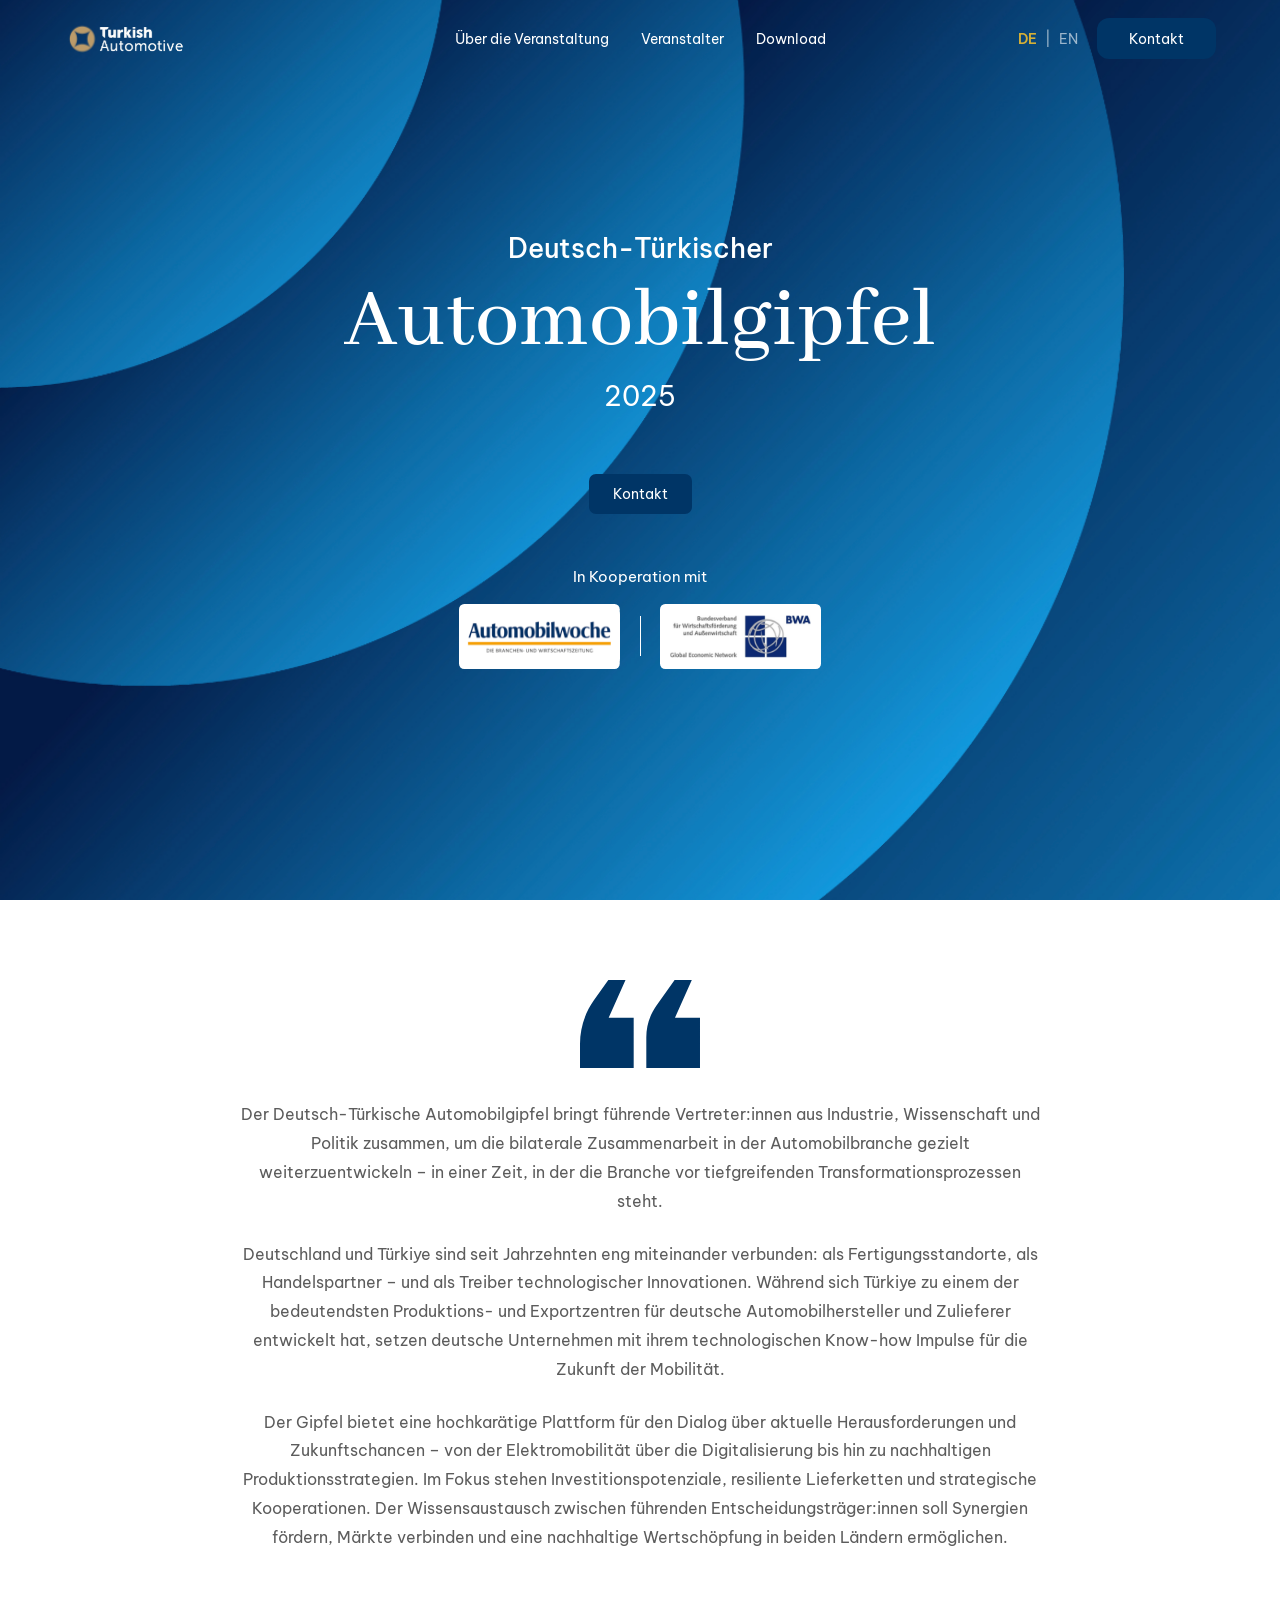
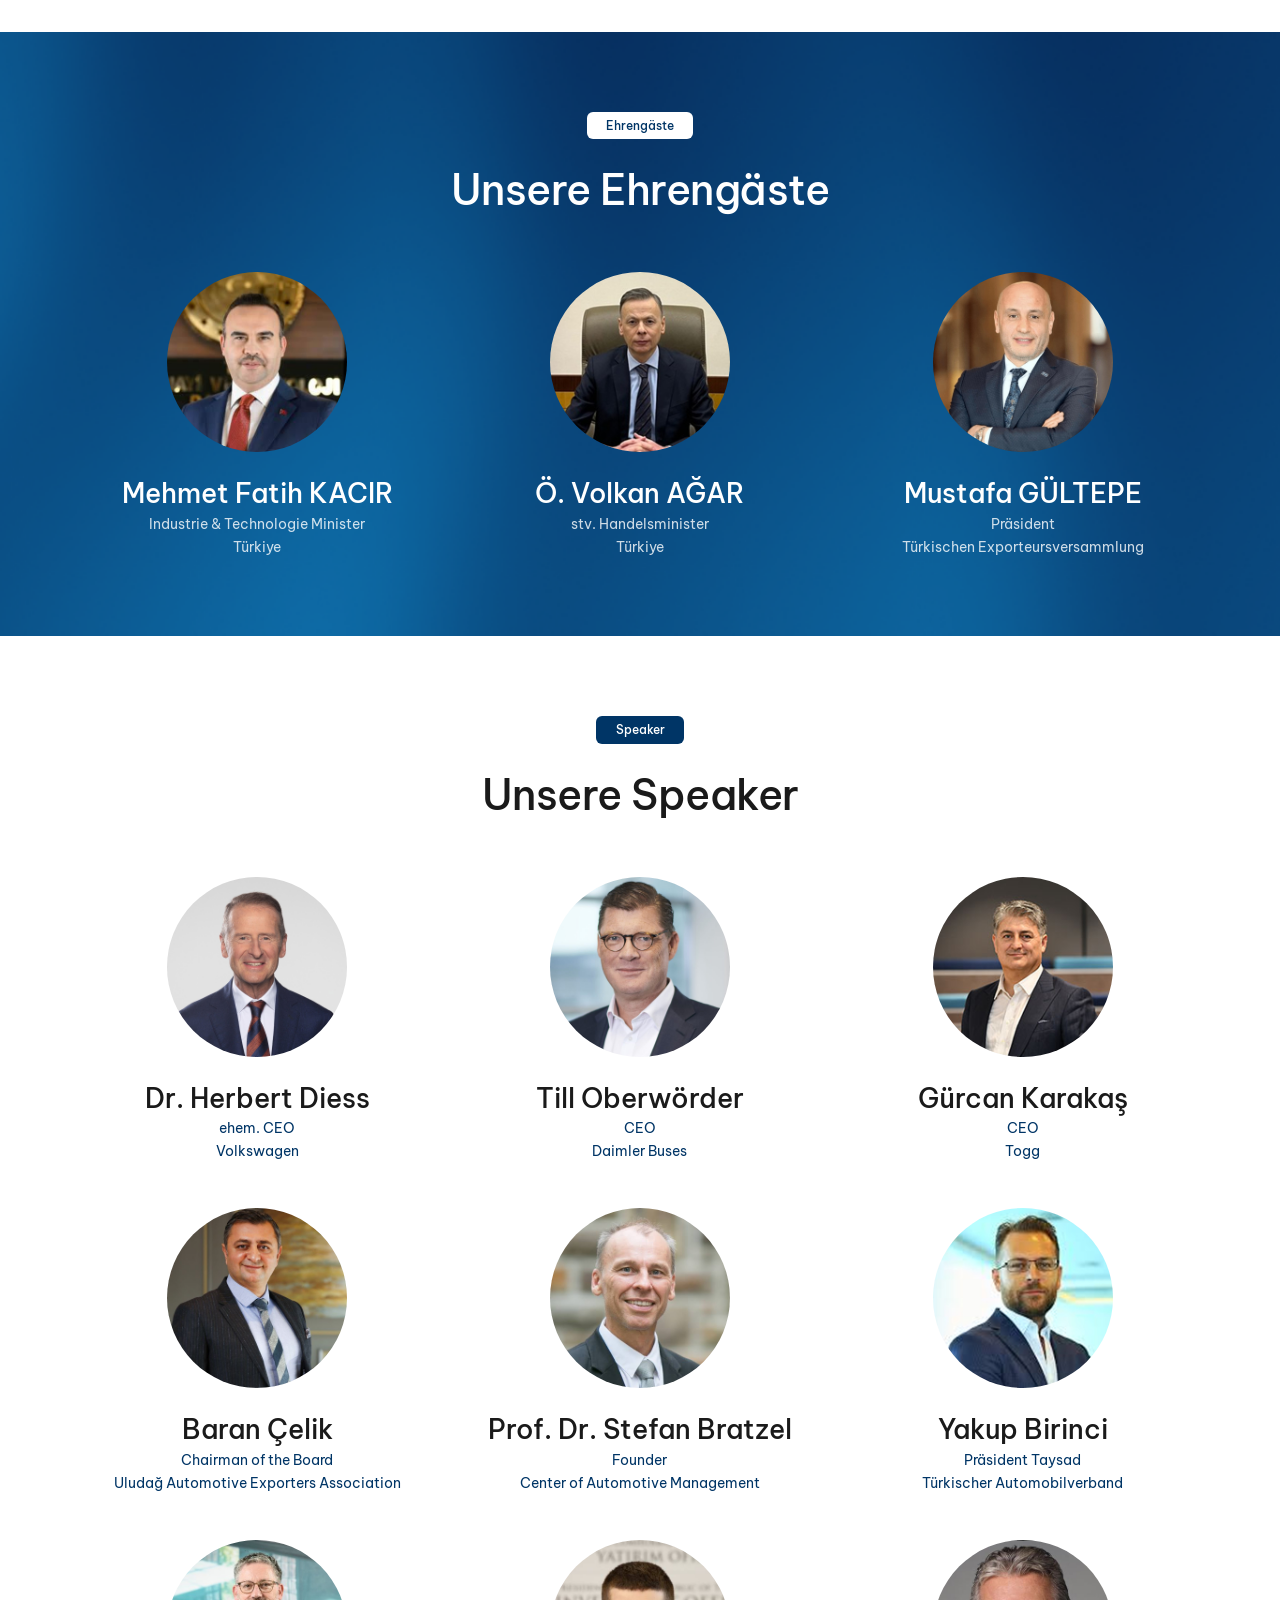
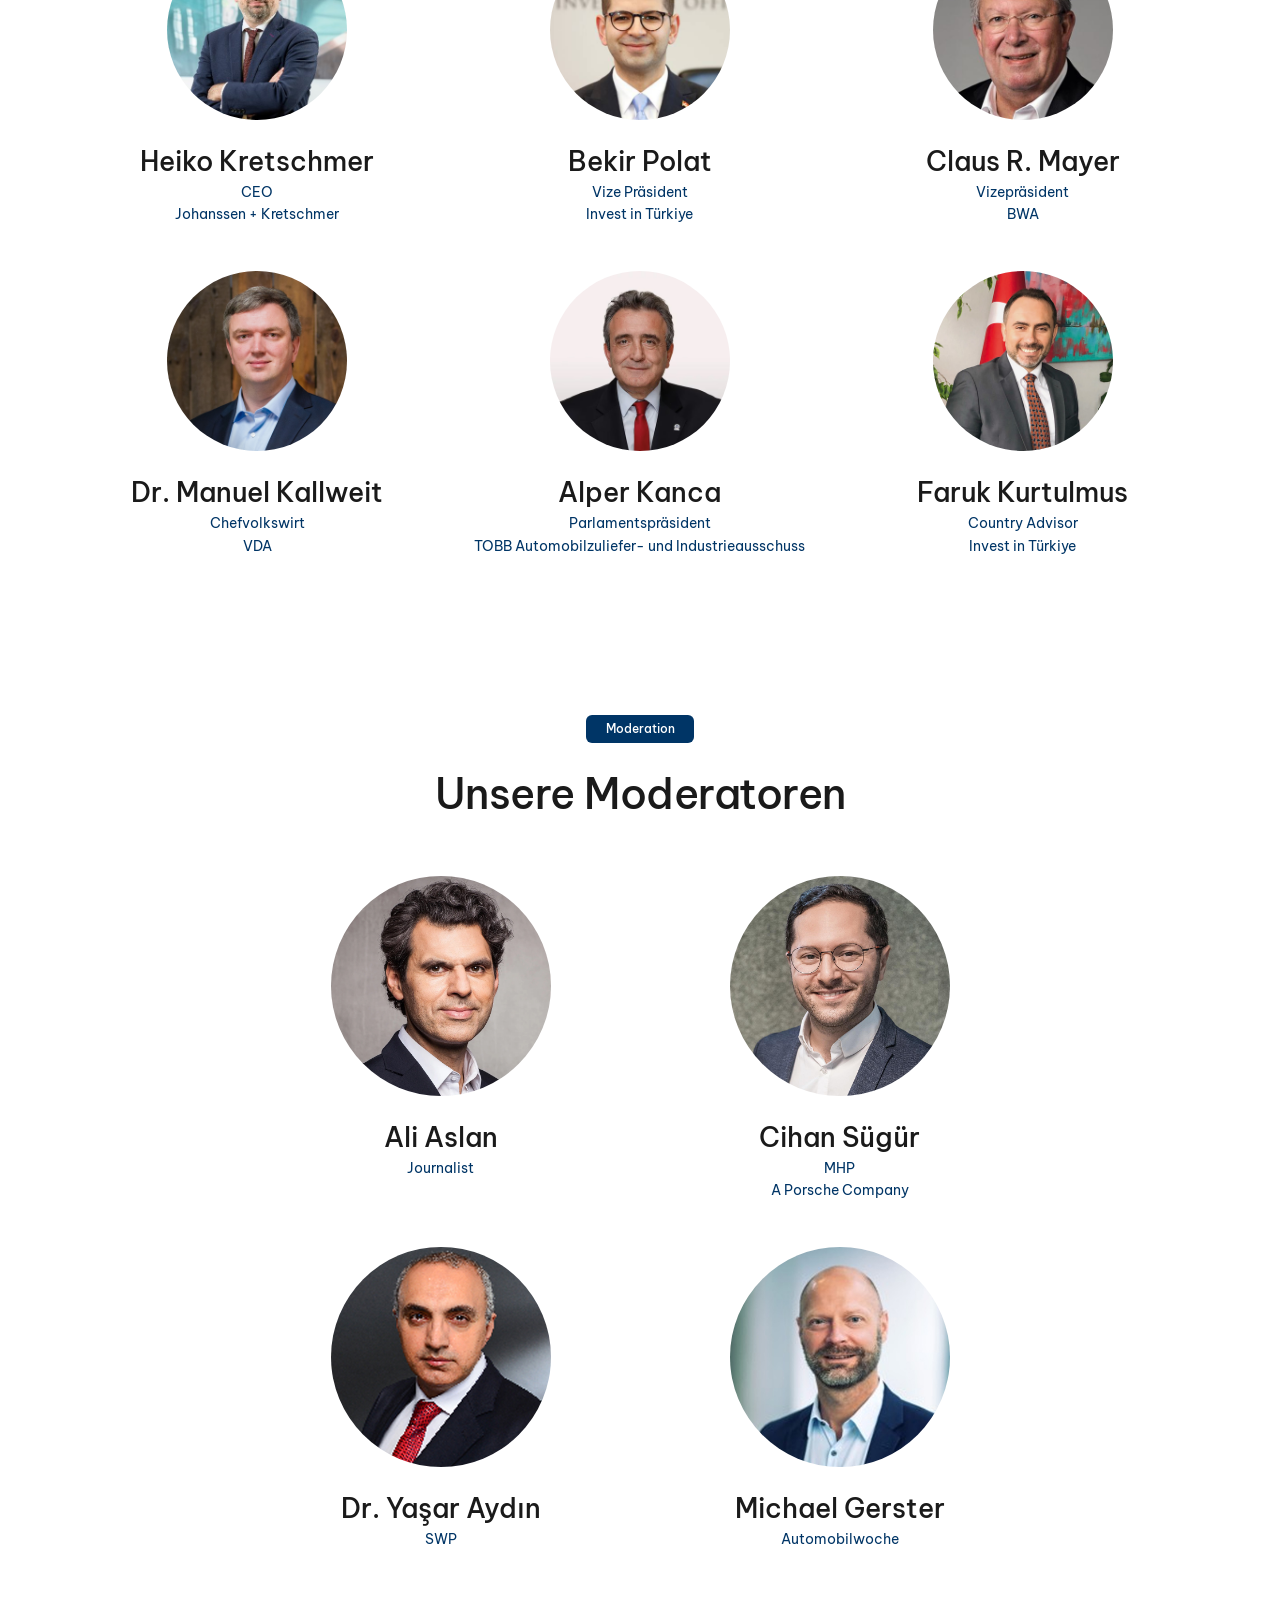
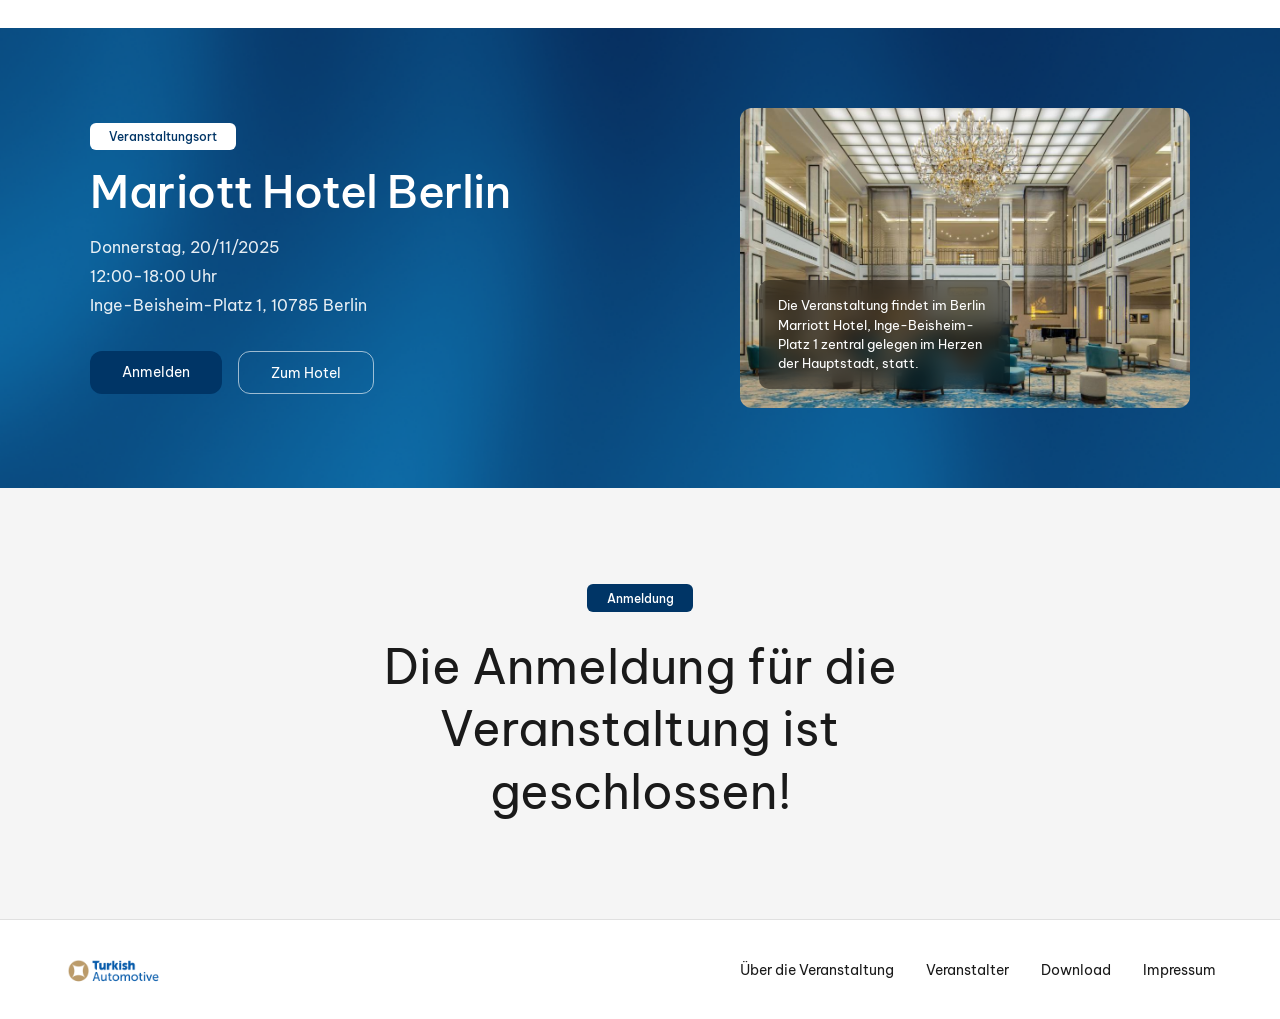
==== index.html @ 96e7094c "Initial commit: Automobilgipfel website" ====
<!DOCTYPE html>
<html lang="de">
<head>
    <meta charset="UTF-8">
    <meta name="viewport" content="width=device-width, initial-scale=1.0">
    <title>Deutsch-Türkischer Automobilgipfel 2025</title>
    <link rel="preconnect" href="https://fonts.googleapis.com">
    <link rel="preconnect" href="https://fonts.gstatic.com" crossorigin>
    <link href="https://fonts.googleapis.com/css2?family=Abhaya+Libre:wght@400;600;700;800&family=Be+Vietnam:wght@400;500;600;700&display=swap" rel="stylesheet">
    <link rel="stylesheet" href="style.css?v=23">
</head>
<body>
    <header class="header">
        <div class="header-logo">
            <img src="images/logos/Turkishautomotive logo weiss.svg" alt="Logo" class="logo-white">
            <img src="images/logos/Turkishautomotive logo blaue.svg" alt="Logo" class="logo-blue">
        </div>
        <nav class="header-nav">
            <a href="#about">Über die Veranstaltung</a>
            <a href="veranstalter.html">Veranstalter</a>
            <a href="download.html">Download</a>
        </nav>
        <div class="header-actions"><div class="lang-switch"><a href="#" class="active">DE</a><span class="lang-divider">|</span><a href="index_en.html">EN</a></div><a href="kontakt.html" class="header-btn">Kontakt</a></div>
        <button class="hamburger" onclick="document.querySelector('.header').classList.toggle('nav-open')">
            <span></span><span></span><span></span>
        </button>
    </header>

    <section class="hero">
        <div class="hero-content">
            <p class="hero-line">Deutsch-Türkischer</p>
            <h1 class="hero-title">Automobilgipfel</h1>
            <p class="hero-line2">2025</p>
            <a href="kontakt.html" class="cta-button">Kontakt</a>
            <p class="cooperation">In Kooperation mit</p>
            <div class="cooperation-logos">
                <img src="images/logos/Automobilgipfel.svg" alt="Automobilwoche" class="coop-logo">
                <span class="coop-divider"></span>
                <img src="images/logos/BWA.svg" alt="BWA" class="coop-logo">
            </div>
        </div>
    </section>

    <section class="about">
        <img src="images/icons/quote.svg" alt="Quote" class="quote-icon">
        <div class="about-text">
            <p>Der Deutsch-Türkische Automobilgipfel bringt führende Vertreter:innen aus Industrie, Wissenschaft und Politik zusammen, um die bilaterale Zusammenarbeit in der Automobilbranche gezielt weiterzuentwickeln – in einer Zeit, in der die Branche vor tiefgreifenden Transformationsprozessen steht.</p>
            <p>Deutschland und Türkiye sind seit Jahrzehnten eng miteinander verbunden: als Fertigungsstandorte, als Handelspartner – und als Treiber technologischer Innovationen. Während sich Türkiye zu einem der bedeutendsten Produktions- und Exportzentren für deutsche Automobilhersteller und Zulieferer entwickelt hat, setzen deutsche Unternehmen mit ihrem technologischen Know-how Impulse für die Zukunft der Mobilität.</p>
            <p>Der Gipfel bietet eine hochkarätige Plattform für den Dialog über aktuelle Herausforderungen und Zukunftschancen – von der Elektromobilität über die Digitalisierung bis hin zu nachhaltigen Produktionsstrategien. Im Fokus stehen Investitionspotenziale, resiliente Lieferketten und strategische Kooperationen. Der Wissensaustausch zwischen führenden Entscheidungsträger:innen soll Synergien fördern, Märkte verbinden und eine nachhaltige Wertschöpfung in beiden Ländern ermöglichen.</p>
        </div>
    </section>

    <section class="guests">
        <img src="images/backgrounds/blured_background.png" alt="" class="guests-bg">
        <span class="guests-badge">Ehrengäste</span>
        <h2 class="guests-title">Unsere Ehrengäste</h2>
        <div class="carousel-wrapper">
        <button class="carousel-btn carousel-prev" onclick="scrollCarousel(this, -1)">&lsaquo;</button>
        <div class="guests-grid">
            <div class="guest-card">
                <div class="guest-img-wrapper">
                    <img src="images/speakers/Fathi Kacir.jpg" alt="Mehmet Fatih KACIR">
                </div>
                <h3>Mehmet Fatih KACIR</h3>
                <p>Industrie & Technologie Minister</p>
                <p>Türkiye</p>
            </div>
            <div class="guest-card">
                <div class="guest-img-wrapper">
                    <img src="images/speakers/Ö. Volkan Agir.jpg" alt="Ö. Volkan AĞAR">
                </div>
                <h3>Ö. Volkan AĞAR</h3>
                <p>stv. Handelsminister</p>
                <p>Türkiye</p>
            </div>
            <div class="guest-card">
                <div class="guest-img-wrapper">
                    <img src="images/speakers/Mustafa Gültepe.jpg" alt="Mustafa GÜLTEPE">
                </div>
                <h3>Mustafa GÜLTEPE</h3>
                <p>Präsident</p>
                <p>Türkischen Exporteursversammlung</p>
            </div>
        </div>
        <button class="carousel-btn carousel-next" onclick="scrollCarousel(this, 1)">&rsaquo;</button>
        </div>
    </section>

    <section class="speakers">
        <span class="speakers-badge">Speaker</span>
        <h2 class="speakers-title">Unsere Speaker</h2>
        <div class="carousel-wrapper">
        <button class="carousel-btn carousel-prev" onclick="scrollCarousel(this, -1)">&lsaquo;</button>
        <div class="speakers-grid">
            <div class="speaker-card">
                <div class="speaker-img-wrapper">
                    <img src="images/speakers/Herbert Dies.jpg" alt="Dr. Herbert Diess">
                </div>
                <h3>Dr. Herbert Diess</h3>
                <p>ehem. CEO</p>
                <p>Volkswagen</p>
            </div>
            <div class="speaker-card">
                <div class="speaker-img-wrapper">
                    <img src="images/speakers/Till Oberwörder.jpg" alt="Till Oberwörder">
                </div>
                <h3>Till Oberwörder</h3>
                <p>CEO</p>
                <p>Daimler Buses</p>
            </div>
            <div class="speaker-card">
                <div class="speaker-img-wrapper">
                    <img src="images/speakers/gurcan-karakas.jpg" alt="Gürcan Karakaş">
                </div>
                <h3>Gürcan Karakaş</h3>
                <p>CEO</p>
                <p>Togg</p>
            </div>
            <div class="speaker-card">
                <div class="speaker-img-wrapper">
                    <img src="images/speakers/Baran Celik.jpg" alt="Baran Çelik">
                </div>
                <h3>Baran Çelik</h3>
                <p>Chairman of the Board</p>
                <p>Uludağ Automotive Exporters Association</p>
            </div>
            <div class="speaker-card">
                <div class="speaker-img-wrapper">
                    <img src="images/speakers/Stefan Bratzel.jpg" alt="Prof. Dr. Stefan Bratzel">
                </div>
                <h3>Prof. Dr. Stefan Bratzel</h3>
                <p>Founder</p>
                <p>Center of Automotive Management</p>
            </div>
            <div class="speaker-card">
                <div class="speaker-img-wrapper">
                    <img src="images/speakers/Yakup Birinci.jpg" alt="Yakup Birinci">
                </div>
                <h3>Yakup Birinci</h3>
                <p>Präsident Taysad</p>
                <p>Türkischer Automobilverband</p>
            </div>
            <div class="speaker-card">
                <div class="speaker-img-wrapper">
                    <img src="images/speakers/Heiko Kretschmer.jpg" alt="Heiko Kretschmer">
                </div>
                <h3>Heiko Kretschmer</h3>
                <p>CEO</p>
                <p>Johanssen + Kretschmer</p>
            </div>
            <div class="speaker-card">
                <div class="speaker-img-wrapper">
                    <img src="images/speakers/Burak Daglioglu.jpg" alt="Bekir Polat">
                </div>
                <h3>Bekir Polat</h3>
                <p>Vize Präsident</p>
                <p>Invest in Türkiye</p>
            </div>
            <div class="speaker-card">
                <div class="speaker-img-wrapper">
                    <img src="images/speakers/Claus R. Mayer.jpg" alt="Claus R. Mayer">
                </div>
                <h3>Claus R. Mayer</h3>
                <p>Vizepräsident</p>
                <p>BWA</p>
            </div>
            <div class="speaker-card">
                <div class="speaker-img-wrapper">
                    <img src="images/speakers/Manuel Kallweit.jpg" alt="Dr. Manuel Kallweit">
                </div>
                <h3>Dr. Manuel Kallweit</h3>
                <p>Chefvolkswirt</p>
                <p>VDA</p>
            </div>
            <div class="speaker-card">
                <div class="speaker-img-wrapper">
                    <img src="images/speakers/Alper Kanca.jpg" alt="Alper Kanca">
                </div>
                <h3>Alper Kanca</h3>
                <p>Parlamentspräsident</p>
                <p>TOBB Automobilzuliefer- und Industrieausschuss</p>
            </div>
            <div class="speaker-card">
                <div class="speaker-img-wrapper">
                    <img src="images/speakers/Faruk Kurtulmus.jpg" alt="Faruk Kurtulmus">
                </div>
                <h3>Faruk Kurtulmus</h3>
                <p>Country Advisor</p>
                <p>Invest in Türkiye</p>
            </div>
        </div>
        <button class="carousel-btn carousel-next" onclick="scrollCarousel(this, 1)">&rsaquo;</button>
        </div>
    </section>

    <section class="moderators">
        <span class="moderators-badge">Moderation</span>
        <h2 class="moderators-title">Unsere Moderatoren</h2>
        <div class="carousel-wrapper">
        <button class="carousel-btn carousel-prev" onclick="scrollCarousel(this, -1)">&lsaquo;</button>
        <div class="moderators-grid">
            <div class="moderator-card">
                <div class="moderator-img-wrapper">
                    <img src="images/speakers/Ali Aslan.jpg" alt="Ali Aslan">
                </div>
                <h3>Ali Aslan</h3>
                <p>Journalist</p>
            </div>
            <div class="moderator-card">
                <div class="moderator-img-wrapper">
                    <img src="images/speakers/Cihan Sügür.jpg" alt="Cihan Sügür">
                </div>
                <h3>Cihan Sügür</h3>
                <p>MHP</p>
                <p class="highlight">A Porsche Company</p>
            </div>
            <div class="moderator-card">
                <div class="moderator-img-wrapper">
                    <img src="images/speakers/Yasar Aydin.jpg" alt="Dr. Yaşar Aydın">
                </div>
                <h3>Dr. Yaşar Aydın</h3>
                <p>SWP</p>
            </div>
            <div class="moderator-card">
                <div class="moderator-img-wrapper">
                    <img src="images/speakers/Michael Gerster.jpg" alt="Michael Gerster">
                </div>
                <h3>Michael Gerster</h3>
                <p>Automobilwoche</p>
            </div>
        </div>
        <button class="carousel-btn carousel-next" onclick="scrollCarousel(this, 1)">&rsaquo;</button>
        </div>
    </section>

    <section class="location">
        <img src="images/backgrounds/blured_background.png" alt="" class="location-bg">
        <div class="location-content">
            <div class="location-info">
                <span class="location-badge">Veranstaltungsort</span>
                <h2 class="location-title">Mariott Hotel Berlin</h2>
                <p class="location-detail">Donnerstag, 20/11/2025</p>
                <p class="location-detail">12:00-18:00 Uhr</p>
                <p class="location-detail">Inge-Beisheim-Platz 1, 10785 Berlin</p>
                <div class="location-buttons">
                    <a href="#anmeldung" class="btn-primary">Anmelden</a>
                    <a href="https://www.google.com/maps/dir/?api=1&destination=Berlin+Marriott+Hotel%2C+Inge-Beisheim-Platz+1%2C+10785+Berlin" target="_blank" rel="noopener" class="btn-outline">Zum Hotel</a>
                </div>
            </div>
            <div class="location-image">
                <img src="images/backgrounds/Berlin Mariott Hotel.jpg" alt="Berlin Marriott Hotel">
                <div class="location-caption">Die Veranstaltung findet im Berlin Marriott Hotel, Inge-Beisheim-Platz 1 zentral gelegen im Herzen der Hauptstadt, statt.</div>
            </div>
        </div>
    </section>

    <section class="registration" id="anmeldung">
        <span class="registration-badge">Anmeldung</span>
        <h2 class="registration-title">Die Anmeldung für die Veranstaltung ist geschlossen!</h2>
    </section>

    <footer class="footer">
        <div class="footer-logo">
            <img src="images/logos/Turkishautomotive logo blaue.svg" alt="Logo">
        </div>
        <nav class="footer-nav">
            <a href="#about">Über die Veranstaltung</a>
            <a href="veranstalter.html">Veranstalter</a>
            <a href="download.html">Download</a>
            <a href="impressum.html">Impressum</a>
        </nav>
    </footer>

    <script>

        if (location.hash) {
            history.replaceState(null, '', location.pathname + location.search);
            window.scrollTo(0, 0);
        }
        document.querySelectorAll('a[href^="#"]').forEach(a => {
            const href = a.getAttribute('href');
            if (href.length < 2) return;
            a.addEventListener('click', (e) => {
                const target = document.getElementById(href.slice(1));
                if (!target) return;
                e.preventDefault();
                target.scrollIntoView({behavior:'smooth'});
            });
        });
        const header = document.querySelector('.header');
        window.addEventListener('scroll', () => {
            if (window.scrollY > 50) {
                header.classList.add('scrolled');
            } else {
                header.classList.remove('scrolled');
            }
        });

        function scrollCarousel(btn, direction) {
            const wrapper = btn.closest('.carousel-wrapper');
            const grid = wrapper.querySelector('.guests-grid, .speakers-grid, .moderators-grid');
            const card = grid.querySelector('.guest-card, .speaker-card, .moderator-card');
            const scrollAmount = card.offsetWidth + 32;
            grid.scrollBy({ left: direction * scrollAmount, behavior: 'smooth' });
        }

        document.querySelectorAll('.hero, .page-hero').forEach(hero => {
            const isHero = hero.classList.contains('hero');
            const content = isHero ? hero.querySelector('.hero-content') : hero;
            const targets = Array.from(content ? content.children : [])
                .filter(el => !el.classList.contains('page-hero-bg'));
            targets.forEach((el, i) => {
                el.classList.add('reveal');
                el.style.transitionDelay = (i * 120) + 'ms';
            });
            requestAnimationFrame(() => requestAnimationFrame(() => {
                targets.forEach(el => el.classList.add('visible'));
            }));
        });
        document.querySelectorAll('section').forEach(section => {
            if (section.classList.contains('hero') || section.classList.contains('page-hero')) return;
            Array.from(section.children).forEach((el, i) => {
                if (el.classList.contains('guests-bg') ||
                    el.classList.contains('location-bg') ||
                    el.classList.contains('page-hero-bg')) return;
                el.classList.add('reveal');
                el.style.transitionDelay = (i * 100) + 'ms';
            });
        });
        document.querySelectorAll('.guests-grid, .speakers-grid, .moderators-grid, .downloads-grid').forEach(grid => {
            Array.from(grid.children).forEach((card, i) => {
                card.classList.add('reveal');
                card.style.transitionDelay = (i * 90) + 'ms';
            });
        });
        document.querySelectorAll('.veranstalter-text > p, .impressum-block, .about-text > p').forEach((el, i) => {
            el.classList.add('reveal');
            el.style.transitionDelay = ((i % 8) * 80) + 'ms';
        });
        const revealObs = new IntersectionObserver((entries) => {
            entries.forEach(e => {
                if (e.isIntersecting) {
                    e.target.classList.add('visible');
                    revealObs.unobserve(e.target);
                }
            });
        }, { threshold: 0.1, rootMargin: '0px 0px -40px 0px' });
        document.querySelectorAll('.reveal').forEach(el => revealObs.observe(el));
    </script>
</body>
</html>
---- style.css ----
* {
    margin: 0;
    padding: 0;
    box-sizing: border-box;
}

html {
    scroll-behavior: smooth;
}

.reveal {
    opacity: 0;
    transform: translateY(24px);
    transition: opacity 0.7s ease, transform 0.7s ease;
}

.reveal.visible {
    opacity: 1;
    transform: translateY(0);
}

@media (prefers-reduced-motion: reduce) {
    .reveal {
        opacity: 1;
        transform: none;
        transition: none;
    }
    html {
        scroll-behavior: auto;
    }
}

body {
    font-family: "Be Vietnam", sans-serif;
    color: #fff;
}

/* Header */
.header {
    position: fixed;
    top: 0;
    left: 0;
    width: 100%;
    z-index: 100;
    display: flex;
    align-items: center;
    justify-content: space-between;
    padding: 1rem 5%;
    background: transparent;
    backdrop-filter: none;
    -webkit-backdrop-filter: none;
    transition: background 0.3s, box-shadow 0.3s;
}

.header.scrolled {
    background: #fff;
    box-shadow: 0 2px 10px rgba(0, 0, 0, 0.08);
}

.header-logo {
    height: 45px;
}

.header-logo img {
    height: 100%;
    width: auto;
}

.logo-blue {
    display: none;
}

.header.scrolled .logo-white {
    display: none;
}

.header.scrolled .logo-blue {
    display: block;
}

.header-nav {
    display: flex;
    gap: 2rem;
    position: absolute;
    left: 50%;
    top: 50%;
    transform: translate(-50%, -50%);
}

.header-actions {
    display: flex;
    align-items: center;
    gap: 0;
    margin-left: auto;
}

.header-nav a {
    text-decoration: none;
    font-family: "Be Vietnam", sans-serif;
    font-size: 0.85rem;
    font-weight: 400;
    color: #fff;
    transition: opacity 0.3s;
}

.header-nav a:hover {
    opacity: 0.7;
}

.header.scrolled .header-nav a {
    color: #1a1a1a;
}

.header-btn {
    display: inline-block;
    padding: 0.7rem 2rem;
    background: #003566;
    color: #fff;
    text-decoration: none;
    border-radius: 12px;
    font-family: "Be Vietnam", sans-serif;
    font-size: 0.85rem;
    font-weight: 400;
    transition: opacity 0.3s;
}

.header-btn:hover {
    opacity: 0.85;
}

/* Hamburger */
.hamburger {
    display: none;
    background: none;
    border: none;
    cursor: pointer;
    flex-direction: column;
    gap: 5px;
    padding: 5px;
    z-index: 101;
}

.hamburger span {
    display: block;
    width: 24px;
    height: 2px;
    background: #fff;
    transition: transform 0.3s, opacity 0.3s;
}

.header.scrolled .hamburger span {
    background: #1a1a1a;
}

/* Carousel */
.carousel-wrapper {
    position: relative;
}

.carousel-btn {
    display: none;
}

.hero {
    height: 100vh;
    display: flex;
    align-items: center;
    justify-content: center;
    text-align: center;
    background: url("images/backgrounds/hero_section.jpg") center/cover no-repeat;
    position: relative;
}

.hero-content {
    display: flex;
    flex-direction: column;
    align-items: center;
    gap: 0.3rem;
}

.hero-line {
    font-family: "Be Vietnam", sans-serif;
    font-size: 1.7rem;
    font-weight: 450;
    color: #fff;
}
.hero-line2 {
    font-family: "Be Vietnam", sans-serif;
    font-size: 1.7rem;
    font-weight: 400;
    color: #fff;
}
.hero-title {
    font-family: "Abhaya Libre", serif;
    font-size: 5.5rem;
    font-weight: 500;
    color: #fff;
}

.cta-button {
    display: inline-block;
    margin-top: 3.5rem;
    padding: 0.7rem 1.5rem;
    background: #003566;
    color: #fff;
    text-decoration: none;
    border-radius: 7px;
    font-family: "Be Vietnam", sans-serif;
    font-size: 0.85rem;
    font-weight: 400;
    transition: opacity 0.3s;
}

.cta-button:hover {
    opacity: 0.85;
}

.cooperation {
    margin-top: 3rem;
    font-family: "Be Vietnam", sans-serif;
    font-size: 0.95rem;
    color: #fff;
    opacity: 0.6;
}

.cooperation-logos {
    display: flex;
    align-items: center;
    gap: 1.2rem;
    margin-top: 0.8rem;
}

.coop-logo {
    height: 65px;
    width: auto;
    opacity: 1;
}

.coop-divider {
    width: 1px;
    height: 40px;
    background: #fff;
    opacity: 1;
}

/* About Section */
.about {
    background: #fff;
    padding: 5rem 5%;
    display: flex;
    flex-direction: column;
    align-items: center;
}

.quote-icon {
    width: 120px;
    margin-bottom: 2rem;
}

.about-text {
    max-width: 800px;
    text-align: center;
    display: flex;
    flex-direction: column;
    gap: 1.5rem;
}

.about-text p {
    font-family: "Be Vietnam", sans-serif;
    font-size: 1rem;
    line-height: 1.8;
    color: #5C5C5C;
    font-weight: 400;
}

/* Guests Section */
.guests {
    position: relative;
    padding: 5rem 5%;
    text-align: center;
    color: #fff;
    overflow: hidden;
    background: #0a3a6b;
}

.guests-bg,
.location-bg {
    position: absolute;
    top: 0;
    left: 0;
    width: 100%;
    height: 100%;
    object-fit: cover;
    z-index: 0;
}

.guests > *:not(.guests-bg),
.location > *:not(.location-bg) {
    position: relative;
    z-index: 1;
}

.guests-badge {
    display: inline-block;
    padding: 0.4rem 1.2rem;
    background: #fff;
    border: none;
    border-radius: 6px;
    font-family: "Be Vietnam", sans-serif;
    font-size: 0.75rem;
    font-weight: 500;
    color: #003566;
    margin-bottom: 1.5rem;
}

.guests-title {
    font-family: "Be Vietnam", sans-serif;
    font-size: 2.6rem;
    font-weight: 500;
    letter-spacing: -0.5px;
    color: #fff;
    margin-bottom: 3.5rem;
}

.guests-grid {
    display: grid;
    grid-template-columns: repeat(3, 1fr);
    gap: 3rem;
    max-width: 1100px;
    margin: 0 auto;
}

.guest-card {
    display: flex;
    flex-direction: column;
    align-items: center;
    gap: 0.3rem;
}

.guest-img-wrapper {
    width: 180px;
    height: 180px;
    border-radius: 50%;
    overflow: hidden;
    margin-bottom: 1.2rem;
}

.guest-img-wrapper img {
    width: 100%;
    height: 100%;
    object-fit: cover;
}

.guest-card h3 {
    font-family: "Be Vietnam", sans-serif;
    font-size: 1.7rem;
    font-weight: 500;
    color: #fff;
}

.guest-card p {
    font-family: "Be Vietnam", sans-serif;
    font-size: 0.9rem;
    font-weight: 400;
    color: rgba(255, 255, 255, 0.8);
}

/* Speakers Section */
.speakers {
    background: #fff;
    padding: 5rem 5%;
    text-align: center;
}

.speakers-badge {
    display: inline-block;
    padding: 0.4rem 1.2rem;
    background: #003566;
    border: none;
    border-radius: 6px;
    font-family: "Be Vietnam", sans-serif;
    font-size: 0.75rem;
    font-weight: 500;
    color: #fff;
    margin-bottom: 1.5rem;
}

.speakers-title {
    font-family: "Be Vietnam", sans-serif;
    font-size: 2.6rem;
    font-weight: 500;
    letter-spacing: -0.5px;
    color: #1a1a1a;
    margin-bottom: 3.5rem;
}

.speakers-grid {
    display: grid;
    grid-template-columns: repeat(3, 1fr);
    gap: 3rem;
    max-width: 1100px;
    margin: 0 auto;
}

.speaker-card {
    display: flex;
    flex-direction: column;
    align-items: center;
    gap: 0.3rem;
}

.speaker-img-wrapper {
    width: 180px;
    height: 180px;
    border-radius: 50%;
    overflow: hidden;
    margin-bottom: 1.2rem;
}

.speaker-img-wrapper img {
    width: 100%;
    height: 100%;
    object-fit: cover;
}

.speaker-card:first-child .speaker-img-wrapper img {
    object-position: center 80%;
}

.speaker-card h3 {
    font-family: "Be Vietnam", sans-serif;
    font-size: 1.7rem;
    font-weight: 500;
    color: #1a1a1a;
}

.speaker-card p {
    font-family: "Be Vietnam", sans-serif;
    font-size: 0.9rem;
    font-weight: 400;
    color: #003566;
}

/* Moderators Section */
.moderators {
    background: #fff;
    padding: 5rem 5%;
    text-align: center;
}

.moderators-badge {
    display: inline-block;
    padding: 0.4rem 1.2rem;
    background: #003566;
    border: none;
    border-radius: 6px;
    font-family: "Be Vietnam", sans-serif;
    font-size: 0.75rem;
    font-weight: 500;
    color: #fff;
    margin-bottom: 1.5rem;
}

.moderators-title {
    font-family: "Be Vietnam", sans-serif;
    font-size: 2.6rem;
    font-weight: 500;
    letter-spacing: -0.5px;
    color: #1a1a1a;
    margin-bottom: 3.5rem;
}

.moderators-grid {
    display: grid;
    grid-template-columns: repeat(2, 1fr);
    gap: 3rem;
    max-width: 750px;
    margin: 0 auto;
}

.moderator-card {
    display: flex;
    flex-direction: column;
    align-items: center;
    gap: 0.3rem;
}

.moderator-img-wrapper {
    width: 220px;
    height: 220px;
    border-radius: 50%;
    overflow: hidden;
    margin-bottom: 1.2rem;
}

.moderator-img-wrapper img {
    width: 100%;
    height: 100%;
    object-fit: cover;
}

.moderator-card:first-child .moderator-img-wrapper img {
    object-position: center 80%;
}

.moderator-card h3 {
    font-family: "Be Vietnam", sans-serif;
    font-size: 1.7rem;
    font-weight: 500;
    color: #1a1a1a;
}

.moderator-card p {
    font-family: "Be Vietnam", sans-serif;
    font-size: 0.9rem;
    font-weight: 400;
    color: #003566;
}

.moderator-card p.highlight {
    color: #003566;
    font-weight: 400;
}

/* Location Section */
.location {
    position: relative;
    padding: 5rem 5%;
    overflow: hidden;
    color: #fff;
    background: #0a3a6b;
}

.location-content {
    position: relative;
    z-index: 1;
    display: flex;
    align-items: center;
    justify-content: space-between;
    max-width: 1100px;
    margin: 0 auto;
    gap: 4rem;
}

.location-info {
    flex: 1;
}

.location-badge {
    display: inline-block;
    padding: 0.4rem 1.2rem;
    background: #fff;
    border: none;
    border-radius: 6px;
    font-family: "Be Vietnam", sans-serif;
    font-size: 0.75rem;
    font-weight: 500;
    color: #003566;
    margin-bottom: 0.8rem;
}

.location-title {
    font-family: "Be Vietnam", sans-serif;
    font-size: 2.8rem;
    font-weight: 500;
    letter-spacing: -0.5px;
    color: #fff;
    margin-bottom: 0.8rem;
}

.location-detail {
    font-family: "Be Vietnam", sans-serif;
    font-size: 1rem;
    font-weight: 400;
    color: rgba(255, 255, 255, 0.9);
    line-height: 1.8;
}

.location-buttons {
    display: flex;
    gap: 1rem;
    margin-top: 2rem;
}

.btn-primary {
    display: inline-block;
    padding: 0.7rem 2rem;
    background: #003566;
    color: #fff;
    text-decoration: none;
    border-radius: 12px;
    font-family: "Be Vietnam", sans-serif;
    font-size: 0.85rem;
    font-weight: 400;
    transition: opacity 0.3s;
}

.btn-primary:hover {
    opacity: 0.85;
}

.btn-outline {
    display: inline-block;
    padding: 0.7rem 2rem;
    background: transparent;
    color: #fff;
    text-decoration: none;
    border: 1.5px solid rgba(255, 255, 255, 0.6);
    border-radius: 12px;
    font-family: "Be Vietnam", sans-serif;
    font-size: 0.85rem;
    font-weight: 400;
    transition: background 0.3s;
}

.btn-outline:hover {
    background: rgba(255, 255, 255, 0.1);
}

.location-image {
    flex: 1;
    position: relative;
    max-width: 450px;
}

.location-image img {
    width: 100%;
    border-radius: 12px;
    display: block;
}

.location-caption {
    position: absolute;
    bottom: 1.2rem;
    left: 1.2rem;
    right: 40%;
    background: rgba(0, 0, 0, 0.45);
    backdrop-filter: blur(10px);
    padding: 1rem 1.2rem;
    border-radius: 10px;
    font-family: "Be Vietnam", sans-serif;
    font-size: 0.8rem;
    font-weight: 400;
    color: #fff;
    line-height: 1.5;
}

/* Registration Section */
.registration {
    background: #f5f5f5;
    padding: 6rem 5%;
    text-align: center;
}

.registration-badge {
    display: inline-block;
    padding: 0.4rem 1.2rem;
    background: #003566;
    border: none;
    border-radius: 6px;
    font-family: "Be Vietnam", sans-serif;
    font-size: 0.75rem;
    font-weight: 500;
    color: #fff;
    margin-bottom: 1.5rem;
}

.registration-title {
    font-family: "Be Vietnam", sans-serif;
    font-size: 3rem;
    font-weight: 400;
    color: #1a1a1a;
    max-width: 700px;
    margin: 0 auto;
    line-height: 1.3;
}

/* Footer */
.footer {
    display: flex;
    flex-direction: row;
    flex-wrap: nowrap;
    align-items: center;
    justify-content: space-between;
    padding: 2rem 5%;
    background: #fff;
    border-top: 1px solid #e0e0e0;
}

.footer-logo {
    height: 35px;
    flex: 0 0 auto;
}

.footer-logo img {
    height: 100%;
    width: auto;
    display: block;
}

.footer-nav {
    display: flex;
    flex-direction: row;
    flex-wrap: nowrap;
    gap: 2rem;
    flex: 0 0 auto;
}

.footer-nav a {
    text-decoration: none;
    font-family: "Be Vietnam", sans-serif;
    font-size: 0.85rem;
    font-weight: 400;
    color: #1a1a1a;
    transition: opacity 0.3s;
}

.footer-nav a:hover {
    opacity: 0.7;
}

.footer-btn {
    flex: 0 0 auto;
    display: inline-block;
    padding: 0.5rem 1.5rem;
    background: #003566;
    color: #fff;
    text-decoration: none;
    border-radius: 12px;
    font-family: "Be Vietnam", sans-serif;
    font-size: 0.8rem;
    font-weight: 400;
    transition: opacity 0.3s;
}

.footer-btn:hover {
    opacity: 0.85;
}

/* Page Hero */
.page-hero {
    position: relative;
    height: 45vh;
    display: flex;
    align-items: center;
    justify-content: center;
    overflow: hidden;
    background: #0a3a6b;
}

.page-hero-bg {
    position: absolute;
    top: 0;
    left: 0;
    width: 100%;
    height: 100%;
    object-fit: cover;
    z-index: 0;
    border-radius: 0 0 20px 20px;
}

.page-hero-text {
    position: relative;
    z-index: 1;
    text-align: center;
}

.page-hero-subtitle {
    font-family: "Be Vietnam", sans-serif;
    font-size: 1.2rem;
    font-weight: 400;
    color: #fff;
    margin-bottom: 0.5rem;
}

.page-hero-title {
    position: relative;
    z-index: 1;
    font-family: "Be Vietnam", sans-serif;
    font-size: 3.5rem;
    font-weight: 500;
    color: #fff;
}

/* Veranstalter Content */
.veranstalter-content {
    background: #fff;
    padding: 5rem 5%;
    display: flex;
    flex-direction: column;
    align-items: center;
}

.veranstalter-logo {
    width: 320px;
    margin-bottom: 3rem;
}

.veranstalter-text {
    max-width: 850px;
    display: flex;
    flex-direction: column;
    gap: 1.5rem;
}

.veranstalter-text p {
    font-family: "Be Vietnam", sans-serif;
    font-size: 1rem;
    line-height: 1.8;
    color: #1a1a1a;
    font-weight: 400;
    text-align: justify;
}

.veranstalter-content .btn-primary {
    margin-top: 2.5rem;
}

/* Partner Cards */
.partner-card {
    display: flex;
    align-items: center;
    gap: 3rem;
    padding: 1.5rem 5%;
    max-width: 1200px;
    margin: 0 auto;
}

.partner-logo {
    flex: 1;
    display: flex;
    align-items: center;
    justify-content: center;
}

.partner-logo img {
    width: 100%;
    max-width: 350px;
}

.partner-info {
    flex: 1;
    position: relative;
    border-radius: 0 20px 20px 0;
    overflow: hidden;
    background: #0a3a6b;
}

.partner-info-bg {
    position: absolute;
    top: 0;
    left: 0;
    width: 100%;
    height: 100%;
    object-fit: cover;
    z-index: 0;
}

.partner-info-content {
    position: relative;
    z-index: 1;
    padding: 3.5rem 3rem;
}

.partner-info-content h2 {
    font-family: "Be Vietnam", sans-serif;
    font-size: 1.6rem;
    font-weight: 600;
    color: #fff;
    margin-bottom: 1.5rem;
}

.partner-info-content p {
    font-family: "Be Vietnam", sans-serif;
    font-size: 0.85rem;
    line-height: 1.7;
    color: rgba(255, 255, 255, 0.9);
    font-weight: 400;
    margin-bottom: 2rem;
}

.btn-outline-dark {
    display: inline-block;
    padding: 0.6rem 1.8rem;
    background: transparent;
    color: #fff;
    text-decoration: none;
    border: 1.5px solid rgba(255, 255, 255, 0.6);
    border-radius: 10px;
    font-family: "Be Vietnam", sans-serif;
    font-size: 0.85rem;
    font-weight: 400;
    transition: background 0.3s;
}

.btn-outline-dark:hover {
    background: rgba(255, 255, 255, 0.1);
}

.partner-card-reverse .partner-info {
    border-radius: 20px 0 0 20px;
}

/* Impressum */
.impressum-content {
    background: #fff;
    padding: 4rem 5%;
}

.impressum-text {
    max-width: 850px;
    margin: 0 auto;
}

.impressum-block {
    margin-bottom: 2.5rem;
}

.impressum-block h3 {
    font-family: "Be Vietnam", sans-serif;
    font-size: 1.3rem;
    font-weight: 600;
    color: #1a1a1a;
    margin-bottom: 0.8rem;
}

.impressum-block p {
    font-family: "Be Vietnam", sans-serif;
    font-size: 0.95rem;
    line-height: 1.8;
    color: #5C5C5C;
    font-weight: 400;
}

.impressum-block a {
    color: #003566;
    text-decoration: none;
}

.impressum-block a:hover {
    text-decoration: underline;
}

/* Downloads Section */
.downloads {
    background: #fff;
    padding: 4rem 5%;
}

.downloads-grid {
    display: grid;
    grid-template-columns: repeat(2, 1fr);
    gap: 3rem;
    max-width: 900px;
    margin: 0 auto;
}

.download-card {
    display: flex;
    flex-direction: column;
    align-items: center;
    gap: 1.5rem;
}

.download-preview {
    width: 100%;
    height: 500px;
    border-radius: 12px;
    overflow: hidden;
    box-shadow: 0 4px 20px rgba(0, 0, 0, 0.1);
}

.download-preview embed {
    width: 100%;
    height: 100%;
    border: none;
}

.btn-download {
    display: inline-block;
    padding: 0.7rem 2rem;
    background: #003566;
    color: #fff;
    text-decoration: none;
    border-radius: 12px;
    font-family: "Be Vietnam", sans-serif;
    font-size: 0.85rem;
    font-weight: 400;
    transition: opacity 0.3s;
}

.btn-download:hover {
    opacity: 0.85;
}

/* ========== RESPONSIVE ========== */

/* Tablet */
@media (max-width: 1024px) {
    .hero-title {
        font-size: 3.5rem;
    }

    .guests-title,
    .speakers-title,
    .moderators-title {
        font-size: 2rem;
    }

    .guests-grid,
    .speakers-grid {
        grid-template-columns: repeat(2, 1fr);
        gap: 2rem;
    }

    .location-content {
        flex-direction: column;
        text-align: center;
    }

    .location-title {
        font-size: 2.2rem;
    }

    .location-buttons {
        justify-content: center;
    }

    .location-image {
        max-width: 100%;
    }

    .location-caption {
        right: 20%;
    }

    .partner-card {
        gap: 2rem;
    }

    .partner-logo img {
        max-width: 250px;
    }

    .registration-title {
        font-size: 2.2rem;
    }

    .downloads-grid {
        gap: 2rem;
    }

    .download-preview {
        height: 400px;
    }
}

/* Mobile */
@media (max-width: 768px) {
    /* Hamburger Menu */
    .hamburger {
        display: flex;
    }

    .header-nav {
        display: none;
        position: absolute;
        top: 100%;
        left: 0;
        transform: none;
        width: 100%;
        background: #fff;
        flex-direction: column;
        padding: 1.5rem 5%;
        box-shadow: 0 4px 12px rgba(0, 0, 0, 0.1);
        gap: 1rem;
    }

    .header-nav a {
        color: #1a1a1a;
        font-size: 1rem;
    }

    .header.nav-open .header-nav {
        display: flex;
    }

    .header-btn {
        display: none;
    }

    .header.nav-open .hamburger span:nth-child(1) {
        transform: rotate(45deg) translate(5px, 5px);
    }

    .header.nav-open .hamburger span:nth-child(2) {
        opacity: 0;
    }

    .header.nav-open .hamburger span:nth-child(3) {
        transform: rotate(-45deg) translate(5px, -5px);
    }

    /* Header */
    .header {
        padding: 0.8rem 4%;
    }

    .header-logo {
        height: 28px;
    }

    /* Hero */
    .hero-title {
        font-size: 3rem;
    }

    .hero-line {
        font-size: 1.1rem;
    }

    .coop-logo {
        height: 40px;
    }

    .coop-divider {
        height: 30px;
    }

    /* About */
    .about {
        padding: 3rem 5%;
    }

    .quote-icon {
        width: 80px;
    }

    .about-text p {
        font-size: 0.9rem;
    }

    /* Carousel */
    .carousel-btn {
        display: flex;
        align-items: center;
        justify-content: center;
        position: absolute;
        top: 50%;
        transform: translateY(-50%);
        width: 40px;
        height: 40px;
        border-radius: 50%;
        border: none;
        background: rgba(255, 255, 255, 0.9);
        color: #003566;
        font-size: 1.5rem;
        cursor: pointer;
        z-index: 2;
        box-shadow: 0 2px 8px rgba(0, 0, 0, 0.15);
    }

    .carousel-prev {
        left: -5px;
    }

    .carousel-next {
        right: -5px;
    }

    .speakers .carousel-btn {
        background: rgba(0, 53, 102, 0.9);
        color: #fff;
    }

    .moderators .carousel-btn {
        background: rgba(0, 53, 102, 0.9);
        color: #fff;
    }

    /* Guests Carousel */
    .guests {
        padding: 3rem 5%;
    }

    .guests-title,
    .speakers-title,
    .moderators-title {
        font-size: 1.8rem;
        margin-bottom: 2rem;
    }

    .guests-grid,
    .speakers-grid,
    .moderators-grid {
        display: flex;
        overflow-x: auto;
        scroll-snap-type: x mandatory;
        -webkit-overflow-scrolling: touch;
        scrollbar-width: none;
        gap: 2rem;
        padding: 0 1rem;
    }

    .guests-grid::-webkit-scrollbar,
    .speakers-grid::-webkit-scrollbar,
    .moderators-grid::-webkit-scrollbar {
        display: none;
    }

    .guest-card,
    .speaker-card,
    .moderator-card {
        flex: 0 0 70%;
        scroll-snap-align: center;
    }

    .guest-card h3,
    .speaker-card h3,
    .moderator-card h3 {
        font-size: 1.3rem;
    }

    /* Speakers */
    .speakers {
        padding: 3rem 5%;
    }

    /* Moderators */
    .moderators {
        padding: 3rem 5%;
    }

    /* Location */
    .location {
        padding: 3rem 5%;
    }

    .location-content {
        flex-direction: column;
        text-align: center;
        gap: 2rem;
    }

    .location-title {
        font-size: 1.8rem;
    }

    .location-buttons {
        justify-content: center;
    }

    .location-caption {
        position: relative;
        bottom: auto;
        left: auto;
        right: auto;
        margin-top: 1rem;
        background: rgba(0, 0, 0, 0.3);
    }

    /* Registration */
    .registration {
        padding: 3rem 5%;
    }

    .registration-title {
        font-size: 1.6rem;
    }

    /* Footer */
    .footer {
        flex-direction: column;
        gap: 1.5rem;
        align-items: center;
        text-align: center;
    }

    .footer-nav {
        flex-wrap: wrap;
        justify-content: center;
        gap: 1rem;
    }

    /* Page Hero */
    .page-hero {
        height: 35vh;
    }

    .page-hero-title {
        font-size: 2.2rem;
    }

    .page-hero-subtitle {
        font-size: 1rem;
    }

    /* Veranstalter */
    .veranstalter-content {
        padding: 3rem 5%;
    }

    .veranstalter-logo {
        width: 220px;
    }

    .veranstalter-text p {
        font-size: 0.9rem;
    }

    /* Partner Cards */
    .partner-card {
        flex-direction: column;
        gap: 1.5rem;
        padding: 1.5rem 5%;
    }

    .partner-card-reverse {
        flex-direction: column-reverse;
    }

    .partner-logo img {
        max-width: 280px;
    }

    .partner-info {
        border-radius: 20px;
    }

    .partner-card-reverse .partner-info {
        border-radius: 20px;
    }

    .partner-info-content {
        padding: 2rem 1.5rem;
    }

    .partner-info-content h2 {
        font-size: 1.3rem;
    }

    /* Impressum */
    .impressum-content {
        padding: 3rem 5%;
    }

    .impressum-block h3 {
        font-size: 1.1rem;
    }

    .impressum-block p {
        font-size: 0.85rem;
    }

    /* Downloads */
    .downloads {
        padding: 3rem 5%;
    }

    .downloads-grid {
        grid-template-columns: 1fr;
        gap: 2rem;
    }

    .download-preview {
        height: 400px;
    }
}

/* Small Mobile */
@media (max-width: 480px) {
    .hero-title {
        font-size: 2rem;
    }

    .hero-line {
        font-size: 0.85rem;
    }

    .coop-logo {
        height: 30px;
    }

    .page-hero-title {
        font-size: 1.8rem;
    }

    .guests-title,
    .speakers-title,
    .moderators-title {
        font-size: 1.5rem;
    }

    .guest-img-wrapper,
    .speaker-img-wrapper {
        width: 140px;
        height: 140px;
    }

    .moderator-img-wrapper {
        width: 170px;
        height: 170px;
    }

    .location-title {
        font-size: 1.5rem;
    }

    .registration-title {
        font-size: 1.3rem;
    }

    .download-preview {
        height: 300px;
    }

    .veranstalter-logo {
        width: 180px;
    }
}

/* Language Switch */
.lang-switch {
    display: flex;
    align-items: center;
    gap: 0.5rem;
    margin-right: 1.2rem;
    font-family: "Be Vietnam", sans-serif;
    font-size: 0.85rem;
}

.lang-switch a {
    color: #fff;
    text-decoration: none;
    opacity: 0.6;
    transition: opacity 0.3s;
}

.lang-switch a:hover {
    opacity: 1;
}

.lang-switch a.active {
    opacity: 1;
    font-weight: 600;
    color: #d4af37;
}

.lang-switch .lang-divider {
    color: #fff;
    opacity: 0.6;
}

.header.scrolled .lang-switch a,
.header.scrolled .lang-switch .lang-divider {
    color: #1a1a1a;
}

.header.scrolled .lang-switch a.active,
.lang-switch a.active {
    color: #d4af37;
}

/* Kontakt Page */
.kontakt-content {
    background: #fff;
    padding: 5rem 5%;
}

.kontakt-wrapper {
    max-width: 850px;
    margin: 0 auto;
    display: flex;
    flex-direction: column;
    gap: 3rem;
}

.kontakt-intro {
    text-align: center;
}

.kontakt-intro h2 {
    font-family: "Be Vietnam", sans-serif;
    font-size: 2rem;
    font-weight: 500;
    color: #1a1a1a;
    margin-bottom: 1rem;
}

.kontakt-intro p {
    font-family: "Be Vietnam", sans-serif;
    font-size: 1rem;
    line-height: 1.7;
    color: #5C5C5C;
    max-width: 600px;
    margin: 0 auto;
}

.kontakt-info {
    margin-top: 1.5rem;
    font-family: "Be Vietnam", sans-serif;
    font-size: 0.95rem;
    color: #1a1a1a;
}

.kontakt-info a {
    color: #003566;
    text-decoration: none;
}

.kontakt-info a:hover {
    text-decoration: underline;
}

.kontakt-form {
    display: flex;
    flex-direction: column;
    gap: 1.2rem;
    background: #f7f7f7;
    padding: 2.5rem;
    border-radius: 14px;
}

.form-row {
    display: grid;
    grid-template-columns: 1fr 1fr;
    gap: 1.2rem;
}

.form-group {
    display: flex;
    flex-direction: column;
    gap: 0.4rem;
}

.form-group label {
    font-family: "Be Vietnam", sans-serif;
    font-size: 0.85rem;
    font-weight: 500;
    color: #1a1a1a;
}

.form-group input,
.form-group textarea {
    font-family: "Be Vietnam", sans-serif;
    font-size: 0.95rem;
    color: #1a1a1a;
    padding: 0.8rem 1rem;
    border: 1px solid #d8d8d8;
    border-radius: 8px;
    background: #fff;
    transition: border-color 0.2s, box-shadow 0.2s;
}

.form-group input:focus,
.form-group textarea:focus {
    outline: none;
    border-color: #003566;
    box-shadow: 0 0 0 3px rgba(0, 53, 102, 0.12);
}

.form-group textarea {
    resize: vertical;
    min-height: 140px;
}

.form-checkbox {
    flex-direction: row;
    align-items: flex-start;
    gap: 0.7rem;
    margin-top: 0.5rem;
}

.form-checkbox input[type="checkbox"] {
    width: 18px;
    height: 18px;
    margin-top: 2px;
    flex-shrink: 0;
    accent-color: #003566;
}

.form-checkbox label {
    font-weight: 400;
    font-size: 0.85rem;
    color: #5C5C5C;
    line-height: 1.5;
}

.form-submit {
    align-self: flex-start;
    padding: 0.9rem 2.4rem;
    background: #003566;
    color: #fff;
    border: none;
    border-radius: 12px;
    font-family: "Be Vietnam", sans-serif;
    font-size: 0.9rem;
    font-weight: 500;
    cursor: pointer;
    transition: opacity 0.3s;
    margin-top: 0.5rem;
}

.form-submit:hover {
    opacity: 0.85;
}

@media (max-width: 768px) {
    .lang-switch {
        margin-right: 0.6rem;
        font-size: 0.8rem;
    }

    .kontakt-content {
        padding: 3rem 5%;
    }

    .kontakt-form {
        padding: 1.5rem;
    }

    .form-row {
        grid-template-columns: 1fr;
        gap: 1rem;
    }

    .kontakt-intro h2 {
        font-size: 1.5rem;
    }
}
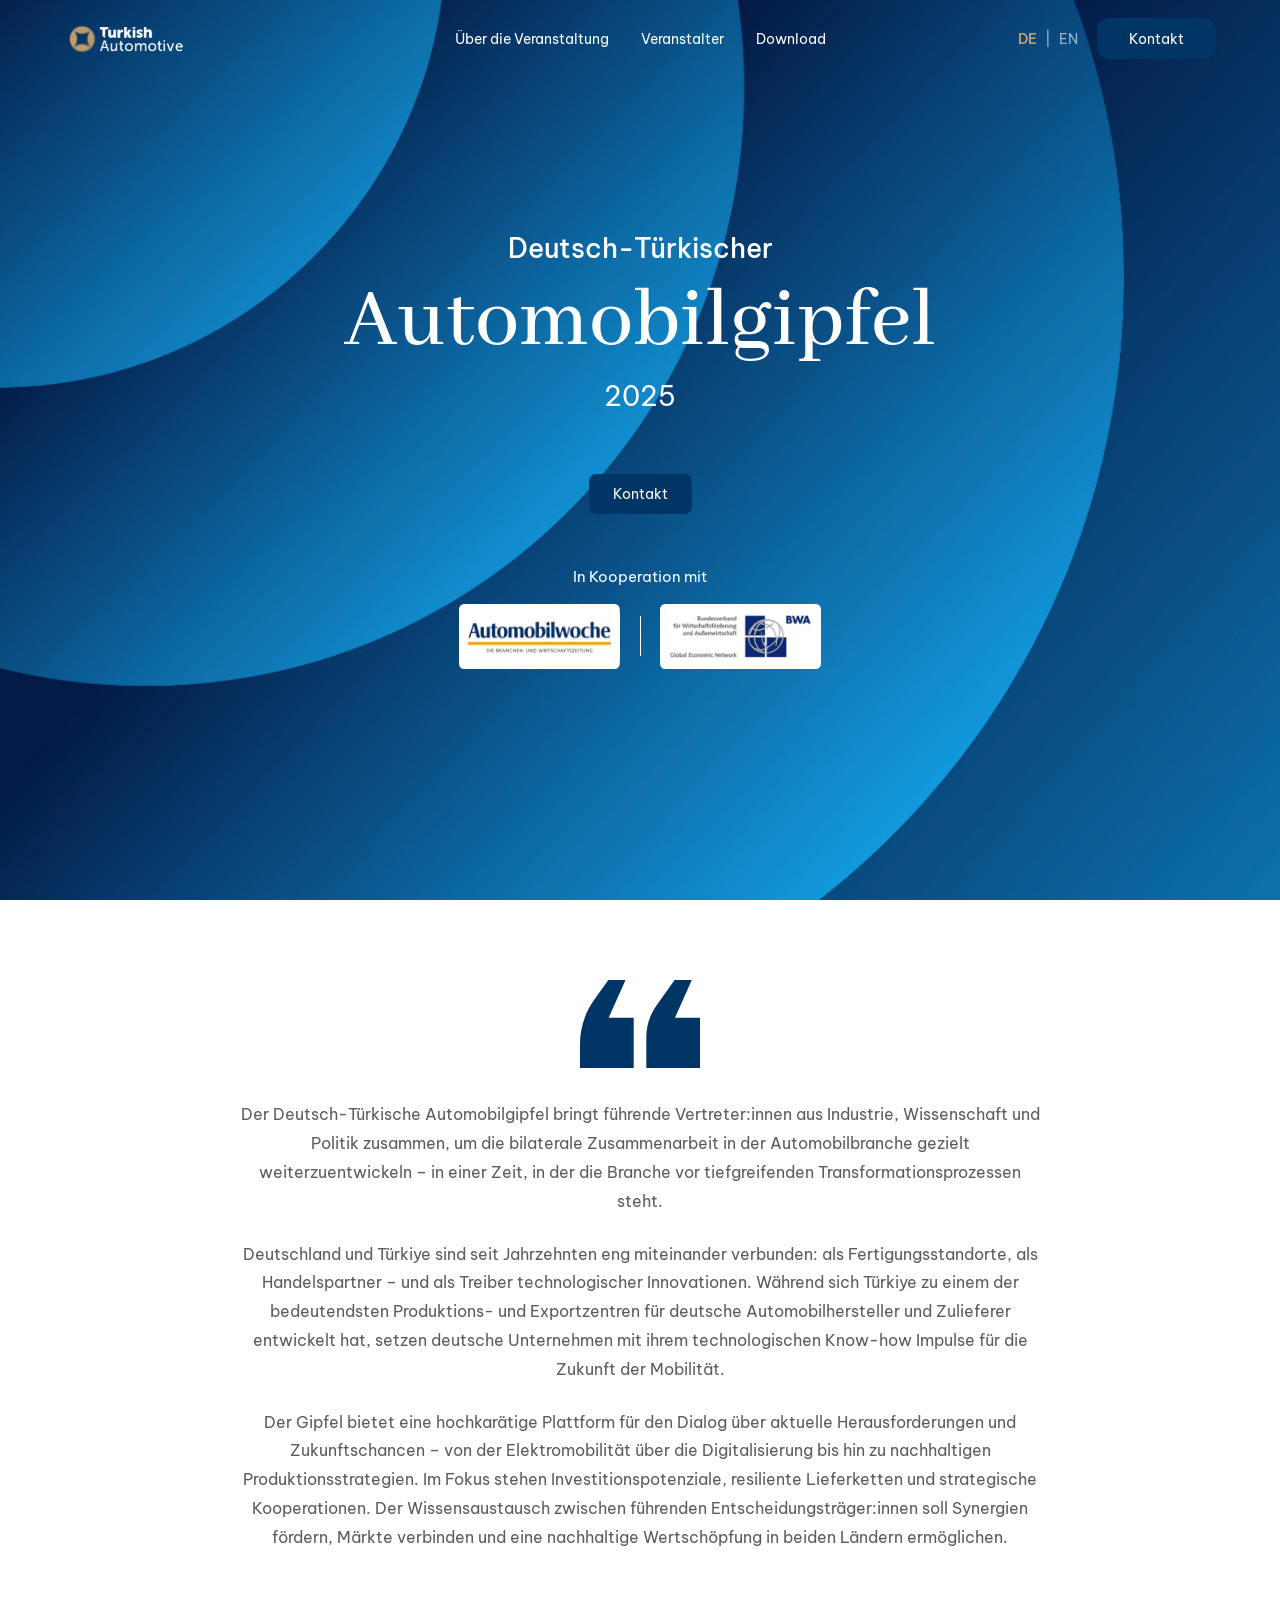
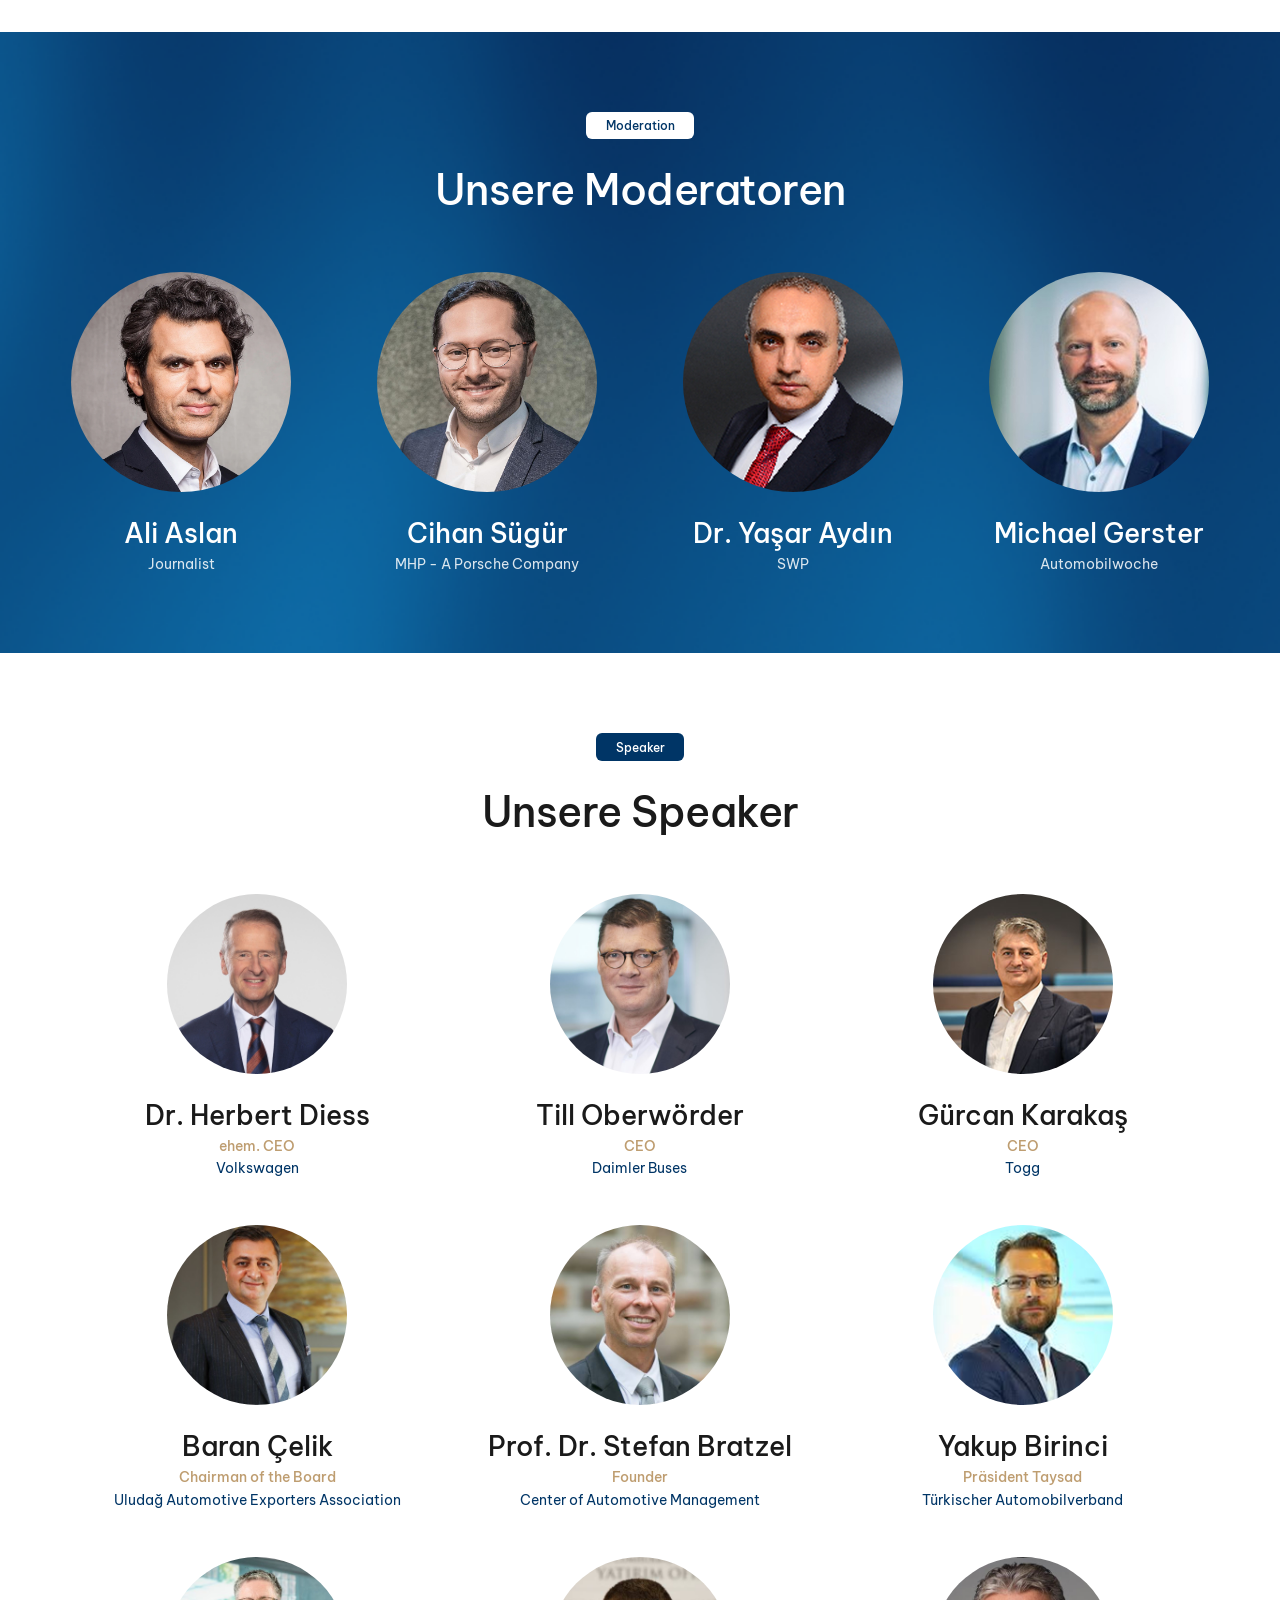
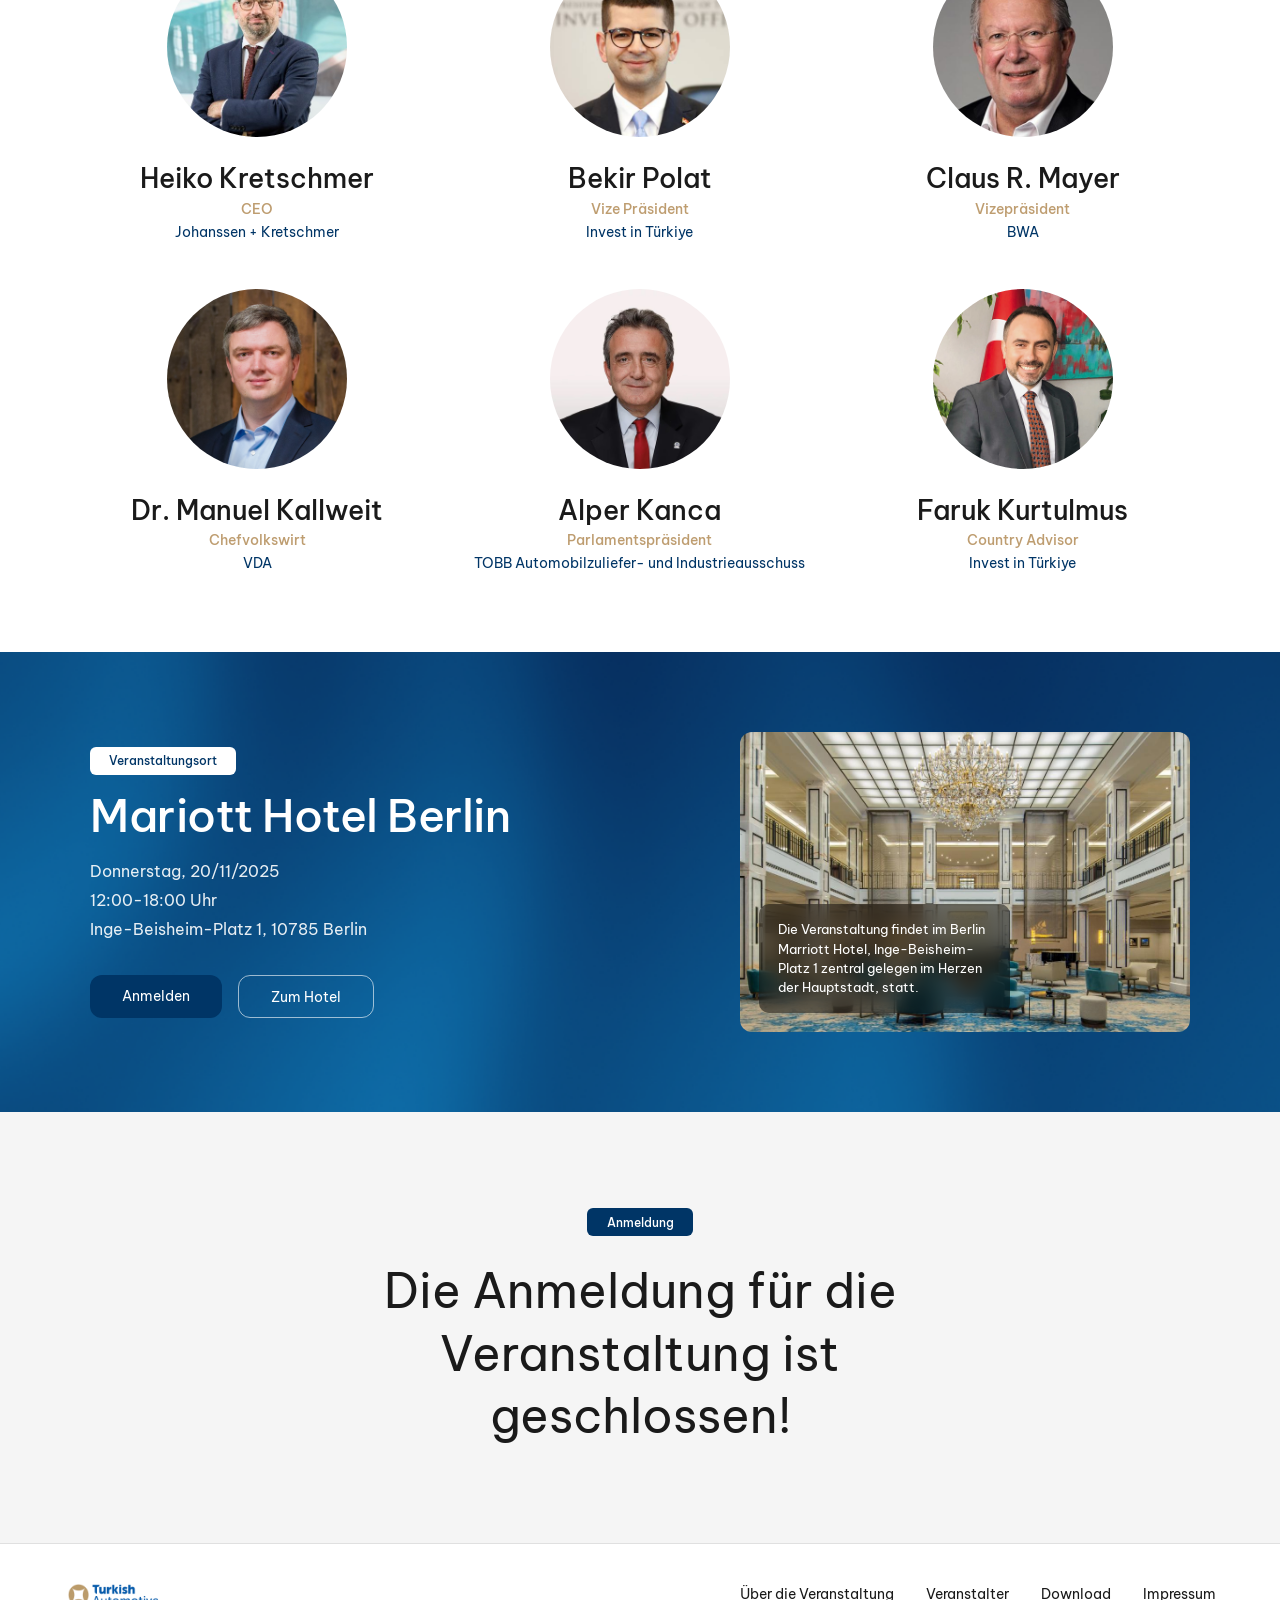
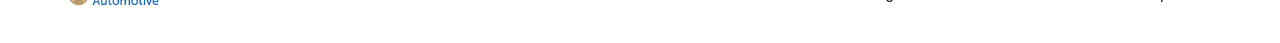
==== commit e417a743: "Add contact form, EN site, lang switcher and visual updates - New kontakt.html with full contact for" ====
--- a/index.html
+++ b/index.html
@@ -7,7 +7,7 @@
     <link rel="preconnect" href="https://fonts.googleapis.com">
     <link rel="preconnect" href="https://fonts.gstatic.com" crossorigin>
     <link href="https://fonts.googleapis.com/css2?family=Abhaya+Libre:wght@400;600;700;800&family=Be+Vietnam:wght@400;500;600;700&display=swap" rel="stylesheet">
-    <link rel="stylesheet" href="style.css?v=23">
+    <link rel="stylesheet" href="style.css?v=29">
 </head>
 <body>
     <header class="header">
@@ -50,150 +50,8 @@
         </div>
     </section>
 
-    <section class="guests">
-        <img src="images/backgrounds/blured_background.png" alt="" class="guests-bg">
-        <span class="guests-badge">Ehrengäste</span>
-        <h2 class="guests-title">Unsere Ehrengäste</h2>
-        <div class="carousel-wrapper">
-        <button class="carousel-btn carousel-prev" onclick="scrollCarousel(this, -1)">&lsaquo;</button>
-        <div class="guests-grid">
-            <div class="guest-card">
-                <div class="guest-img-wrapper">
-                    <img src="images/speakers/Fathi Kacir.jpg" alt="Mehmet Fatih KACIR">
-                </div>
-                <h3>Mehmet Fatih KACIR</h3>
-                <p>Industrie & Technologie Minister</p>
-                <p>Türkiye</p>
-            </div>
-            <div class="guest-card">
-                <div class="guest-img-wrapper">
-                    <img src="images/speakers/Ö. Volkan Agir.jpg" alt="Ö. Volkan AĞAR">
-                </div>
-                <h3>Ö. Volkan AĞAR</h3>
-                <p>stv. Handelsminister</p>
-                <p>Türkiye</p>
-            </div>
-            <div class="guest-card">
-                <div class="guest-img-wrapper">
-                    <img src="images/speakers/Mustafa Gültepe.jpg" alt="Mustafa GÜLTEPE">
-                </div>
-                <h3>Mustafa GÜLTEPE</h3>
-                <p>Präsident</p>
-                <p>Türkischen Exporteursversammlung</p>
-            </div>
-        </div>
-        <button class="carousel-btn carousel-next" onclick="scrollCarousel(this, 1)">&rsaquo;</button>
-        </div>
-    </section>
-
-    <section class="speakers">
-        <span class="speakers-badge">Speaker</span>
-        <h2 class="speakers-title">Unsere Speaker</h2>
-        <div class="carousel-wrapper">
-        <button class="carousel-btn carousel-prev" onclick="scrollCarousel(this, -1)">&lsaquo;</button>
-        <div class="speakers-grid">
-            <div class="speaker-card">
-                <div class="speaker-img-wrapper">
-                    <img src="images/speakers/Herbert Dies.jpg" alt="Dr. Herbert Diess">
-                </div>
-                <h3>Dr. Herbert Diess</h3>
-                <p>ehem. CEO</p>
-                <p>Volkswagen</p>
-            </div>
-            <div class="speaker-card">
-                <div class="speaker-img-wrapper">
-                    <img src="images/speakers/Till Oberwörder.jpg" alt="Till Oberwörder">
-                </div>
-                <h3>Till Oberwörder</h3>
-                <p>CEO</p>
-                <p>Daimler Buses</p>
-            </div>
-            <div class="speaker-card">
-                <div class="speaker-img-wrapper">
-                    <img src="images/speakers/gurcan-karakas.jpg" alt="Gürcan Karakaş">
-                </div>
-                <h3>Gürcan Karakaş</h3>
-                <p>CEO</p>
-                <p>Togg</p>
-            </div>
-            <div class="speaker-card">
-                <div class="speaker-img-wrapper">
-                    <img src="images/speakers/Baran Celik.jpg" alt="Baran Çelik">
-                </div>
-                <h3>Baran Çelik</h3>
-                <p>Chairman of the Board</p>
-                <p>Uludağ Automotive Exporters Association</p>
-            </div>
-            <div class="speaker-card">
-                <div class="speaker-img-wrapper">
-                    <img src="images/speakers/Stefan Bratzel.jpg" alt="Prof. Dr. Stefan Bratzel">
-                </div>
-                <h3>Prof. Dr. Stefan Bratzel</h3>
-                <p>Founder</p>
-                <p>Center of Automotive Management</p>
-            </div>
-            <div class="speaker-card">
-                <div class="speaker-img-wrapper">
-                    <img src="images/speakers/Yakup Birinci.jpg" alt="Yakup Birinci">
-                </div>
-                <h3>Yakup Birinci</h3>
-                <p>Präsident Taysad</p>
-                <p>Türkischer Automobilverband</p>
-            </div>
-            <div class="speaker-card">
-                <div class="speaker-img-wrapper">
-                    <img src="images/speakers/Heiko Kretschmer.jpg" alt="Heiko Kretschmer">
-                </div>
-                <h3>Heiko Kretschmer</h3>
-                <p>CEO</p>
-                <p>Johanssen + Kretschmer</p>
-            </div>
-            <div class="speaker-card">
-                <div class="speaker-img-wrapper">
-                    <img src="images/speakers/Burak Daglioglu.jpg" alt="Bekir Polat">
-                </div>
-                <h3>Bekir Polat</h3>
-                <p>Vize Präsident</p>
-                <p>Invest in Türkiye</p>
-            </div>
-            <div class="speaker-card">
-                <div class="speaker-img-wrapper">
-                    <img src="images/speakers/Claus R. Mayer.jpg" alt="Claus R. Mayer">
-                </div>
-                <h3>Claus R. Mayer</h3>
-                <p>Vizepräsident</p>
-                <p>BWA</p>
-            </div>
-            <div class="speaker-card">
-                <div class="speaker-img-wrapper">
-                    <img src="images/speakers/Manuel Kallweit.jpg" alt="Dr. Manuel Kallweit">
-                </div>
-                <h3>Dr. Manuel Kallweit</h3>
-                <p>Chefvolkswirt</p>
-                <p>VDA</p>
-            </div>
-            <div class="speaker-card">
-                <div class="speaker-img-wrapper">
-                    <img src="images/speakers/Alper Kanca.jpg" alt="Alper Kanca">
-                </div>
-                <h3>Alper Kanca</h3>
-                <p>Parlamentspräsident</p>
-                <p>TOBB Automobilzuliefer- und Industrieausschuss</p>
-            </div>
-            <div class="speaker-card">
-                <div class="speaker-img-wrapper">
-                    <img src="images/speakers/Faruk Kurtulmus.jpg" alt="Faruk Kurtulmus">
-                </div>
-                <h3>Faruk Kurtulmus</h3>
-                <p>Country Advisor</p>
-                <p>Invest in Türkiye</p>
-            </div>
-        </div>
-        <button class="carousel-btn carousel-next" onclick="scrollCarousel(this, 1)">&rsaquo;</button>
-        </div>
-    </section>
-
     <section class="moderators">
+        <img src="images/backgrounds/blured_background.png" alt="" class="moderators-bg">
         <span class="moderators-badge">Moderation</span>
         <h2 class="moderators-title">Unsere Moderatoren</h2>
         <div class="carousel-wrapper">
@@ -211,8 +69,7 @@
                     <img src="images/speakers/Cihan Sügür.jpg" alt="Cihan Sügür">
                 </div>
                 <h3>Cihan Sügür</h3>
-                <p>MHP</p>
-                <p class="highlight">A Porsche Company</p>
+                <p>MHP - A Porsche Company</p>
             </div>
             <div class="moderator-card">
                 <div class="moderator-img-wrapper">
@@ -227,6 +84,113 @@
                 </div>
                 <h3>Michael Gerster</h3>
                 <p>Automobilwoche</p>
+            </div>
+        </div>
+        <button class="carousel-btn carousel-next" onclick="scrollCarousel(this, 1)">&rsaquo;</button>
+        </div>
+    </section>
+
+    <section class="speakers">
+        <span class="speakers-badge">Speaker</span>
+        <h2 class="speakers-title">Unsere Speaker</h2>
+        <div class="carousel-wrapper">
+        <button class="carousel-btn carousel-prev" onclick="scrollCarousel(this, -1)">&lsaquo;</button>
+        <div class="speakers-grid">
+            <div class="speaker-card">
+                <div class="speaker-img-wrapper">
+                    <img src="images/speakers/Herbert Dies.jpg" alt="Dr. Herbert Diess">
+                </div>
+                <h3>Dr. Herbert Diess</h3>
+                <p>ehem. CEO</p>
+                <p>Volkswagen</p>
+            </div>
+            <div class="speaker-card">
+                <div class="speaker-img-wrapper">
+                    <img src="images/speakers/Till Oberwörder.jpg" alt="Till Oberwörder">
+                </div>
+                <h3>Till Oberwörder</h3>
+                <p>CEO</p>
+                <p>Daimler Buses</p>
+            </div>
+            <div class="speaker-card">
+                <div class="speaker-img-wrapper">
+                    <img src="images/speakers/gurcan-karakas.jpg" alt="Gürcan Karakaş">
+                </div>
+                <h3>Gürcan Karakaş</h3>
+                <p>CEO</p>
+                <p>Togg</p>
+            </div>
+            <div class="speaker-card">
+                <div class="speaker-img-wrapper">
+                    <img src="images/speakers/Baran Celik.jpg" alt="Baran Çelik">
+                </div>
+                <h3>Baran Çelik</h3>
+                <p>Chairman of the Board</p>
+                <p>Uludağ Automotive Exporters Association</p>
+            </div>
+            <div class="speaker-card">
+                <div class="speaker-img-wrapper">
+                    <img src="images/speakers/Stefan Bratzel.jpg" alt="Prof. Dr. Stefan Bratzel">
+                </div>
+                <h3>Prof. Dr. Stefan Bratzel</h3>
+                <p>Founder</p>
+                <p>Center of Automotive Management</p>
+            </div>
+            <div class="speaker-card">
+                <div class="speaker-img-wrapper">
+                    <img src="images/speakers/Yakup Birinci.jpg" alt="Yakup Birinci">
+                </div>
+                <h3>Yakup Birinci</h3>
+                <p>Präsident Taysad</p>
+                <p>Türkischer Automobilverband</p>
+            </div>
+            <div class="speaker-card">
+                <div class="speaker-img-wrapper">
+                    <img src="images/speakers/Heiko Kretschmer.jpg" alt="Heiko Kretschmer">
+                </div>
+                <h3>Heiko Kretschmer</h3>
+                <p>CEO</p>
+                <p>Johanssen + Kretschmer</p>
+            </div>
+            <div class="speaker-card">
+                <div class="speaker-img-wrapper">
+                    <img src="images/speakers/Burak Daglioglu.jpg" alt="Bekir Polat">
+                </div>
+                <h3>Bekir Polat</h3>
+                <p>Vize Präsident</p>
+                <p>Invest in Türkiye</p>
+            </div>
+            <div class="speaker-card">
+                <div class="speaker-img-wrapper">
+                    <img src="images/speakers/Claus R. Mayer.jpg" alt="Claus R. Mayer">
+                </div>
+                <h3>Claus R. Mayer</h3>
+                <p>Vizepräsident</p>
+                <p>BWA</p>
+            </div>
+            <div class="speaker-card">
+                <div class="speaker-img-wrapper">
+                    <img src="images/speakers/Manuel Kallweit.jpg" alt="Dr. Manuel Kallweit">
+                </div>
+                <h3>Dr. Manuel Kallweit</h3>
+                <p>Chefvolkswirt</p>
+                <p>VDA</p>
+            </div>
+            <div class="speaker-card">
+                <div class="speaker-img-wrapper">
+                    <img src="images/speakers/Alper Kanca.jpg" alt="Alper Kanca">
+                </div>
+                <h3>Alper Kanca</h3>
+                <p>Parlamentspräsident</p>
+                <p>TOBB Automobilzuliefer- und Industrieausschuss</p>
+            </div>
+            <div class="speaker-card">
+                <div class="speaker-img-wrapper">
+                    <img src="images/speakers/Faruk Kurtulmus.jpg" alt="Faruk Kurtulmus">
+                </div>
+                <h3>Faruk Kurtulmus</h3>
+                <p>Country Advisor</p>
+                <p>Invest in Türkiye</p>
             </div>
         </div>
         <button class="carousel-btn carousel-next" onclick="scrollCarousel(this, 1)">&rsaquo;</button>
--- a/style.css
+++ b/style.css
@@ -441,23 +441,46 @@
     color: #003566;
 }
 
+.speaker-card p:first-of-type {
+    color: #BE9D70;
+    font-weight: 500;
+}
+
 /* Moderators Section */
 .moderators {
-    background: #fff;
+    position: relative;
+    background: #0a3a6b;
     padding: 5rem 5%;
     text-align: center;
+    color: #fff;
+    overflow: hidden;
+}
+
+.moderators-bg {
+    position: absolute;
+    top: 0;
+    left: 0;
+    width: 100%;
+    height: 100%;
+    object-fit: cover;
+    z-index: 0;
+}
+
+.moderators > *:not(.moderators-bg) {
+    position: relative;
+    z-index: 1;
 }
 
 .moderators-badge {
     display: inline-block;
     padding: 0.4rem 1.2rem;
-    background: #003566;
+    background: #fff;
     border: none;
     border-radius: 6px;
     font-family: "Be Vietnam", sans-serif;
     font-size: 0.75rem;
     font-weight: 500;
-    color: #fff;
+    color: #003566;
     margin-bottom: 1.5rem;
 }
 
@@ -466,15 +489,15 @@
     font-size: 2.6rem;
     font-weight: 500;
     letter-spacing: -0.5px;
-    color: #1a1a1a;
+    color: #fff;
     margin-bottom: 3.5rem;
 }
 
 .moderators-grid {
     display: grid;
-    grid-template-columns: repeat(2, 1fr);
-    gap: 3rem;
-    max-width: 750px;
+    grid-template-columns: repeat(4, 1fr);
+    gap: 4.5rem;
+    max-width: 1300px;
     margin: 0 auto;
 }
 
@@ -507,18 +530,18 @@
     font-family: "Be Vietnam", sans-serif;
     font-size: 1.7rem;
     font-weight: 500;
-    color: #1a1a1a;
+    color: #fff;
 }
 
 .moderator-card p {
     font-family: "Be Vietnam", sans-serif;
     font-size: 0.9rem;
     font-weight: 400;
-    color: #003566;
+    color: rgba(255, 255, 255, 0.85);
 }
 
 .moderator-card p.highlight {
-    color: #003566;
+    color: rgba(255, 255, 255, 0.95);
     font-weight: 400;
 }
 
@@ -1008,9 +1031,11 @@
     }
 
     .guests-grid,
-    .speakers-grid {
+    .speakers-grid,
+    .moderators-grid {
         grid-template-columns: repeat(2, 1fr);
         gap: 2rem;
+        max-width: 750px;
     }
 
     .location-content {
@@ -1211,7 +1236,7 @@
     .guest-card,
     .speaker-card,
     .moderator-card {
-        flex: 0 0 70%;
+        flex: 0 0 100%;
         scroll-snap-align: center;
     }
 
@@ -1443,7 +1468,7 @@
 .lang-switch a.active {
     opacity: 1;
     font-weight: 600;
-    color: #d4af37;
+    color: #BE9D70;
 }
 
 .lang-switch .lang-divider {
@@ -1458,7 +1483,7 @@
 
 .header.scrolled .lang-switch a.active,
 .lang-switch a.active {
-    color: #d4af37;
+    color: #BE9D70;
 }
 
 /* Kontakt Page */
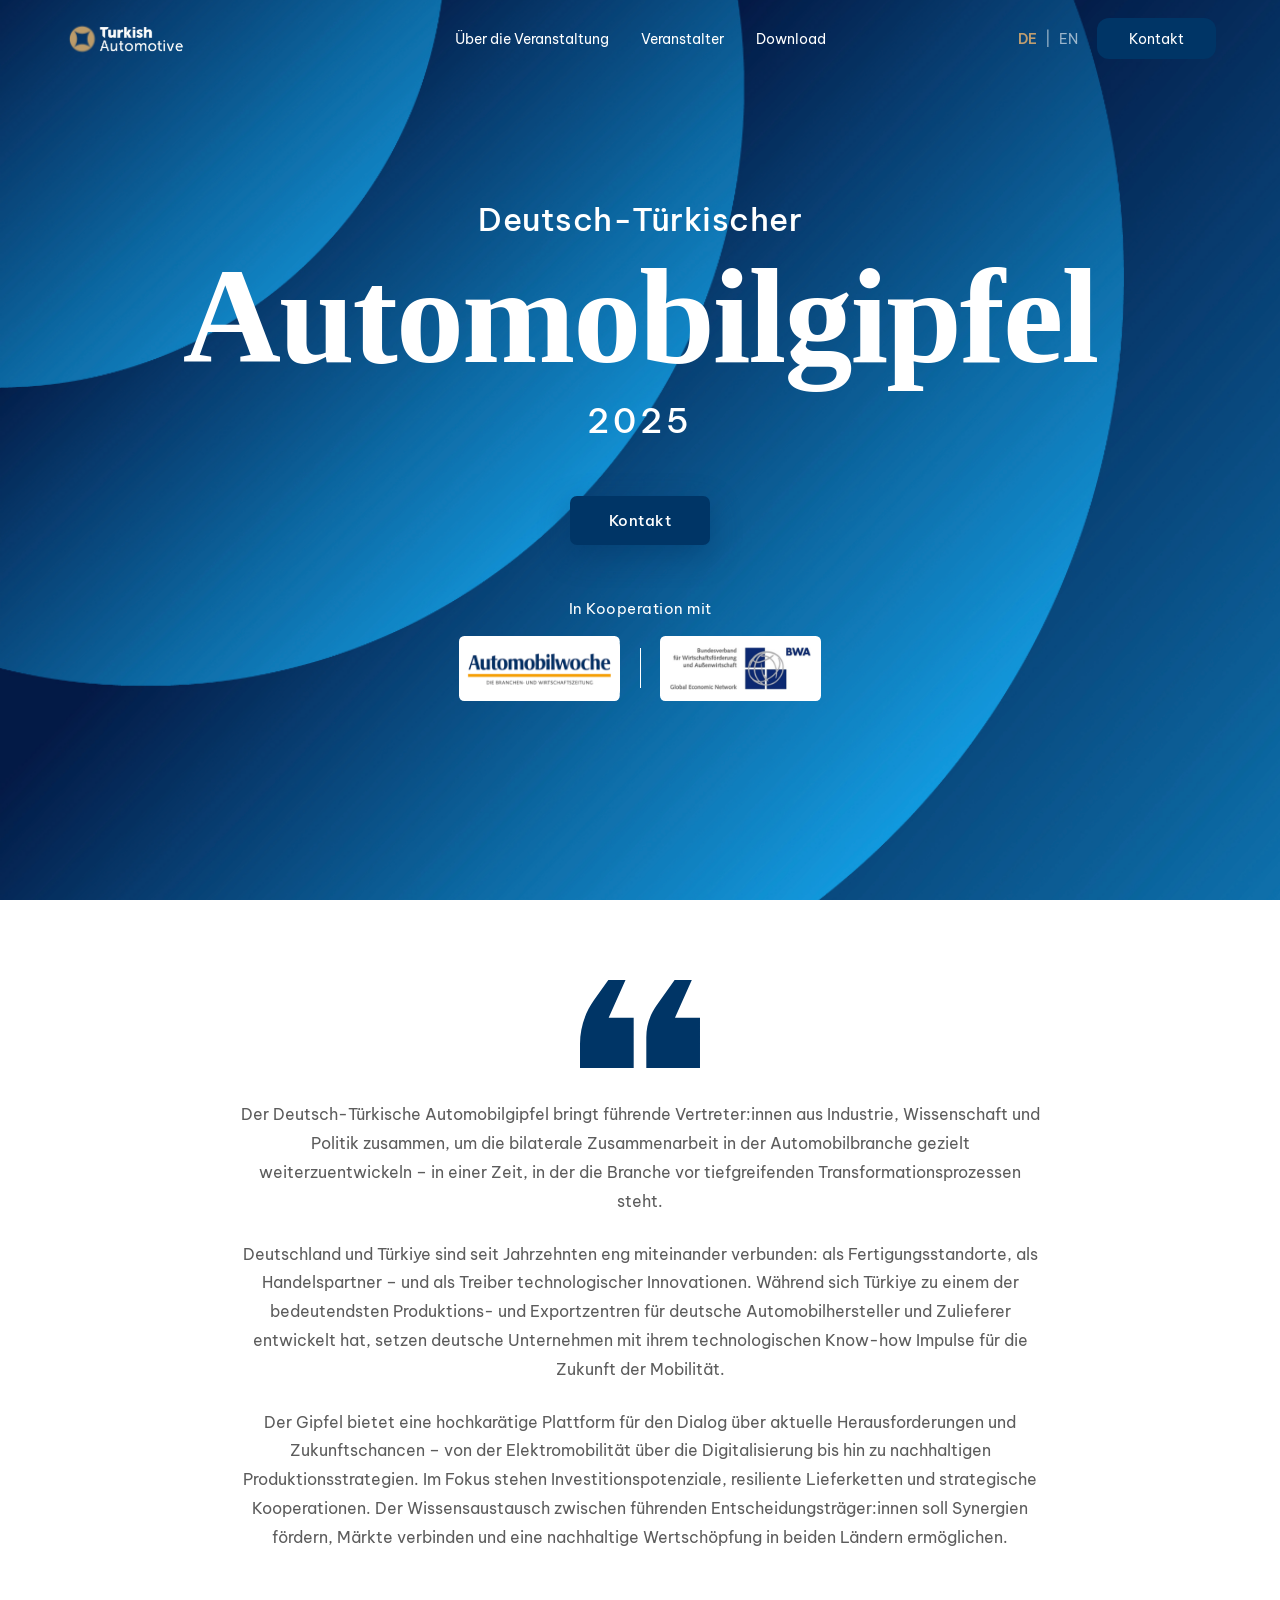
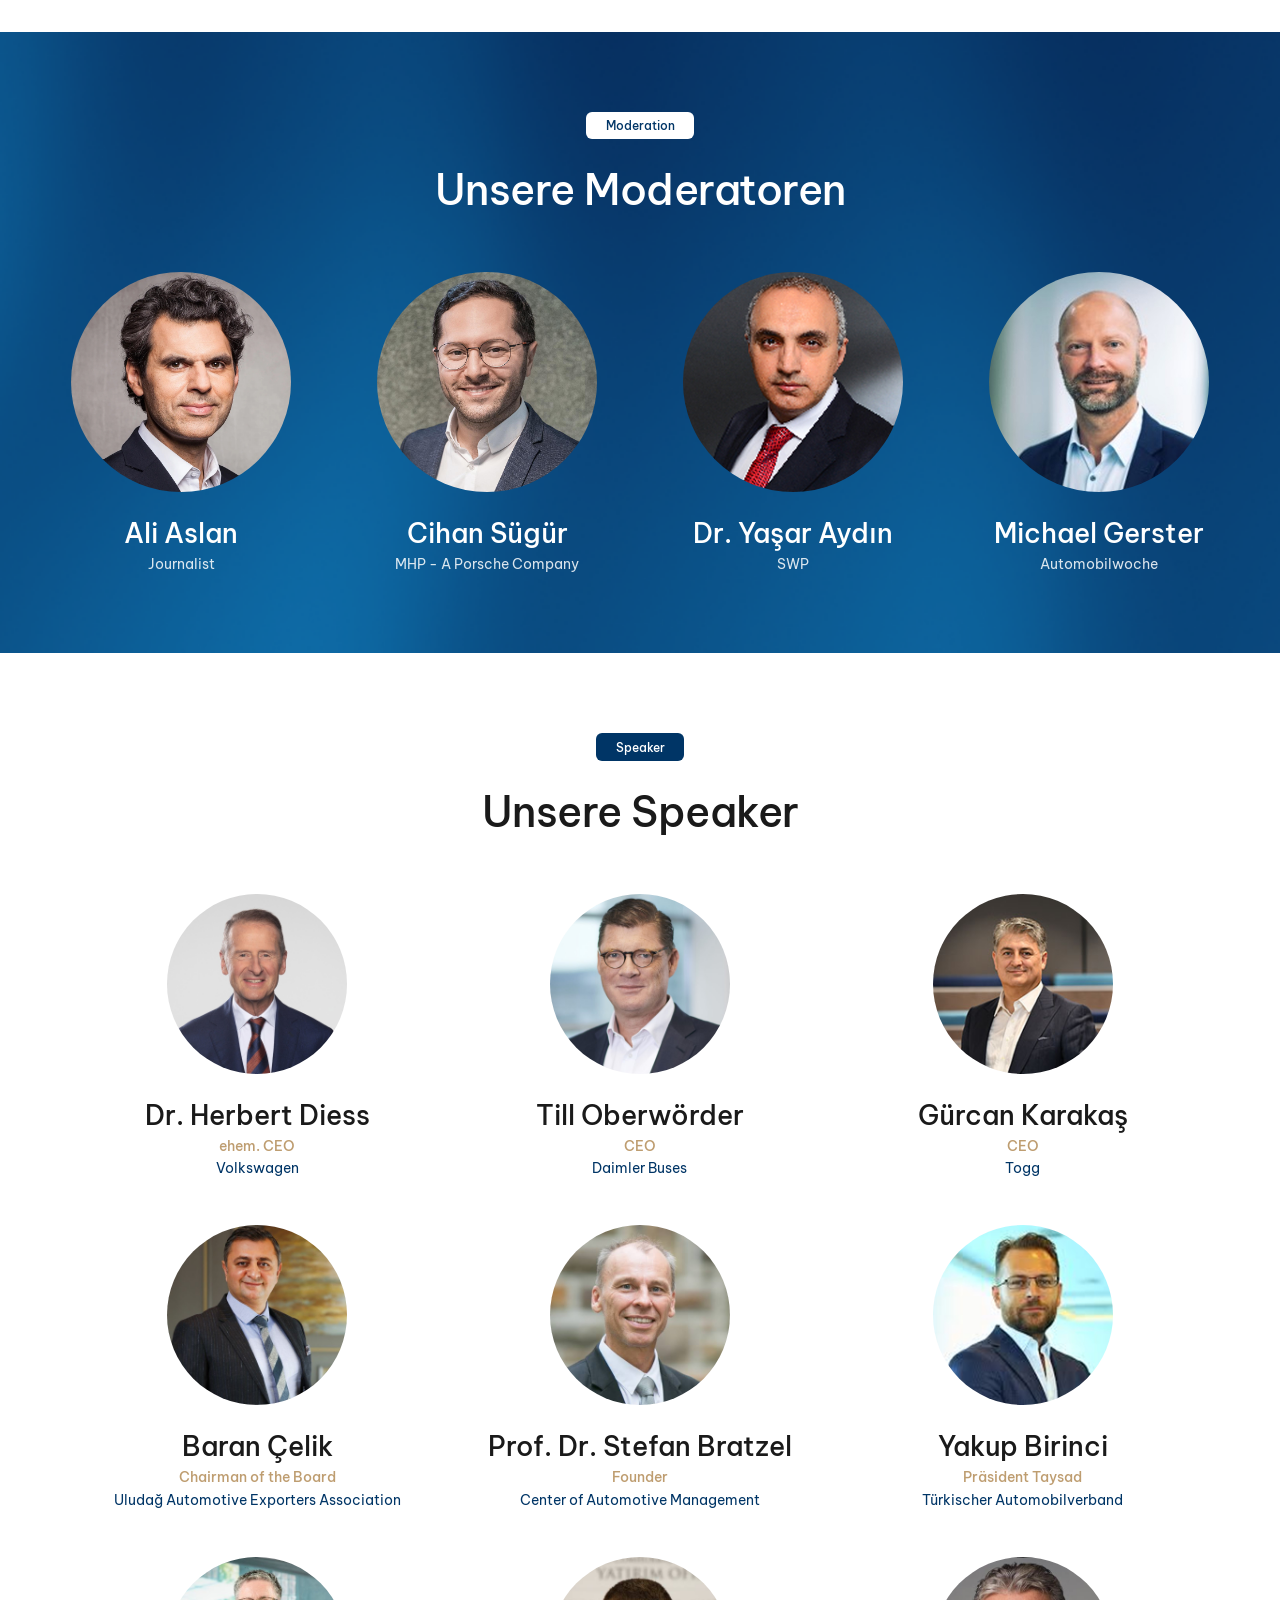
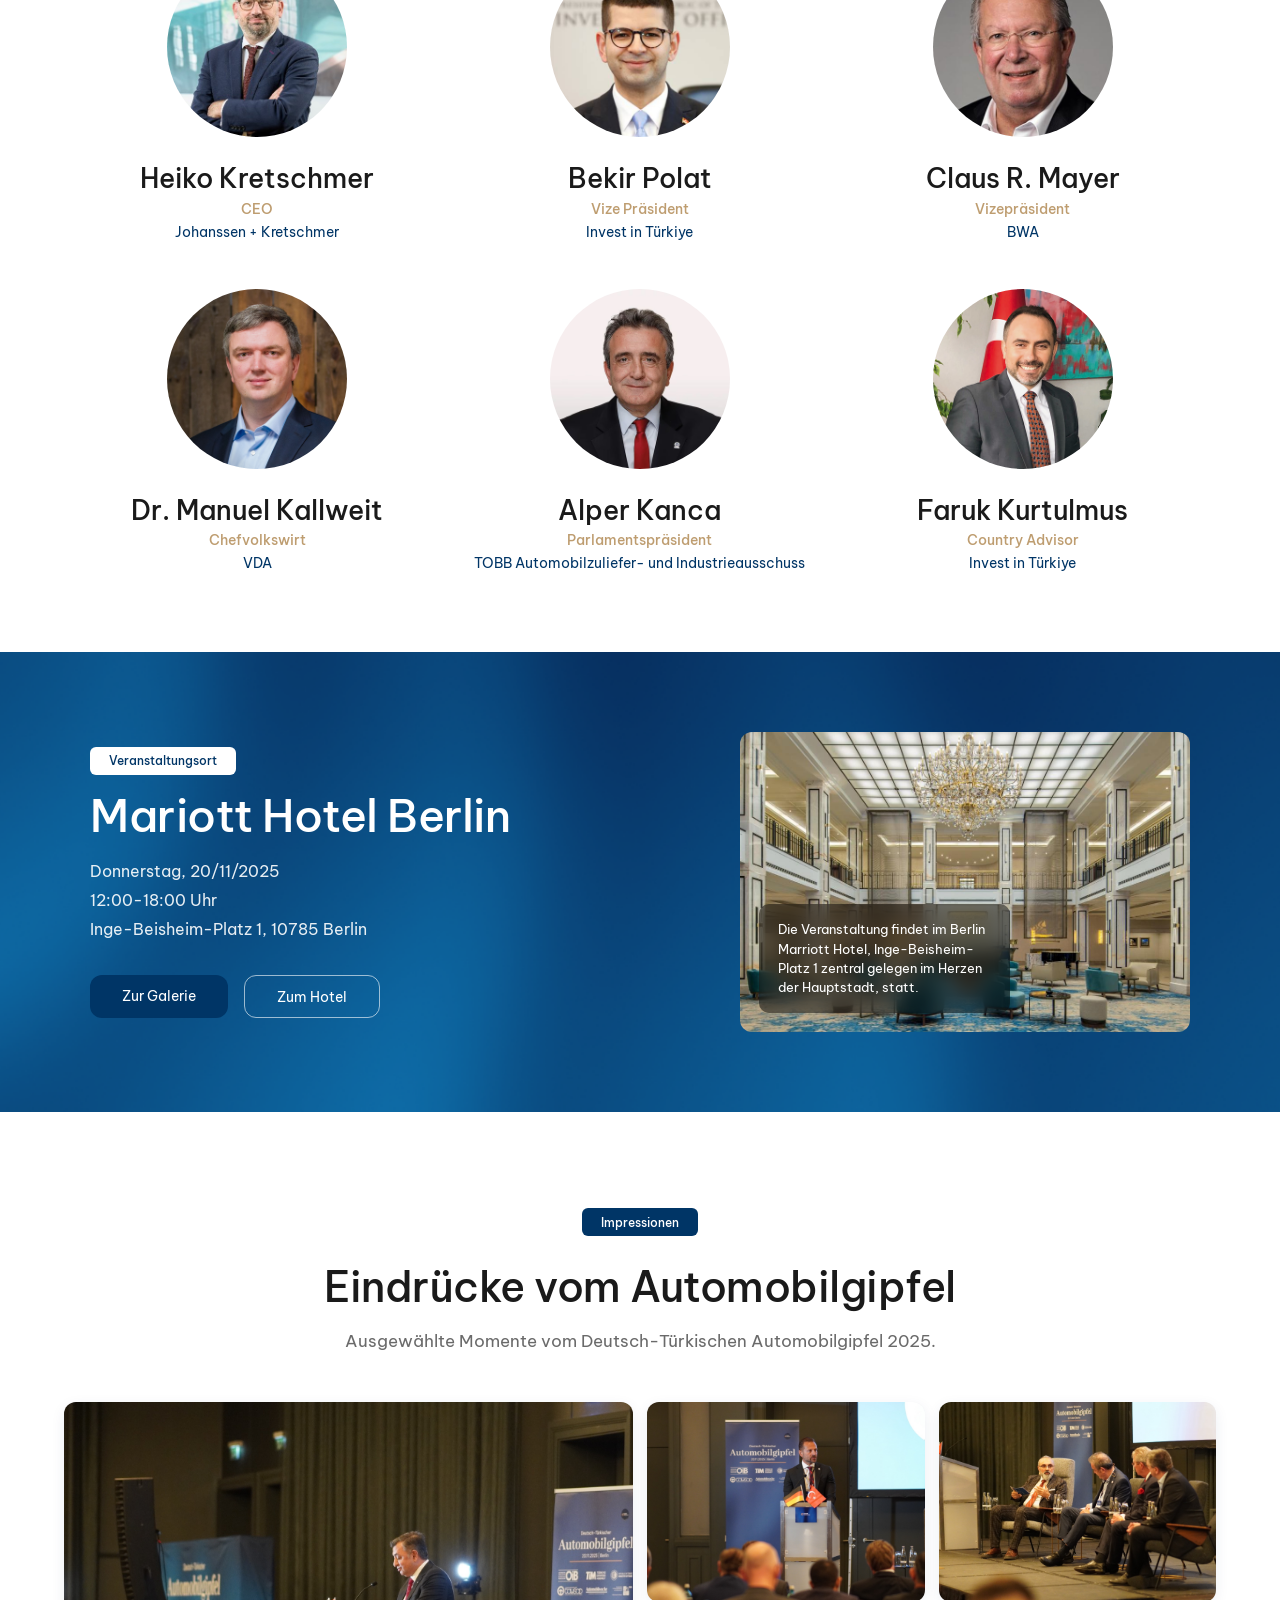
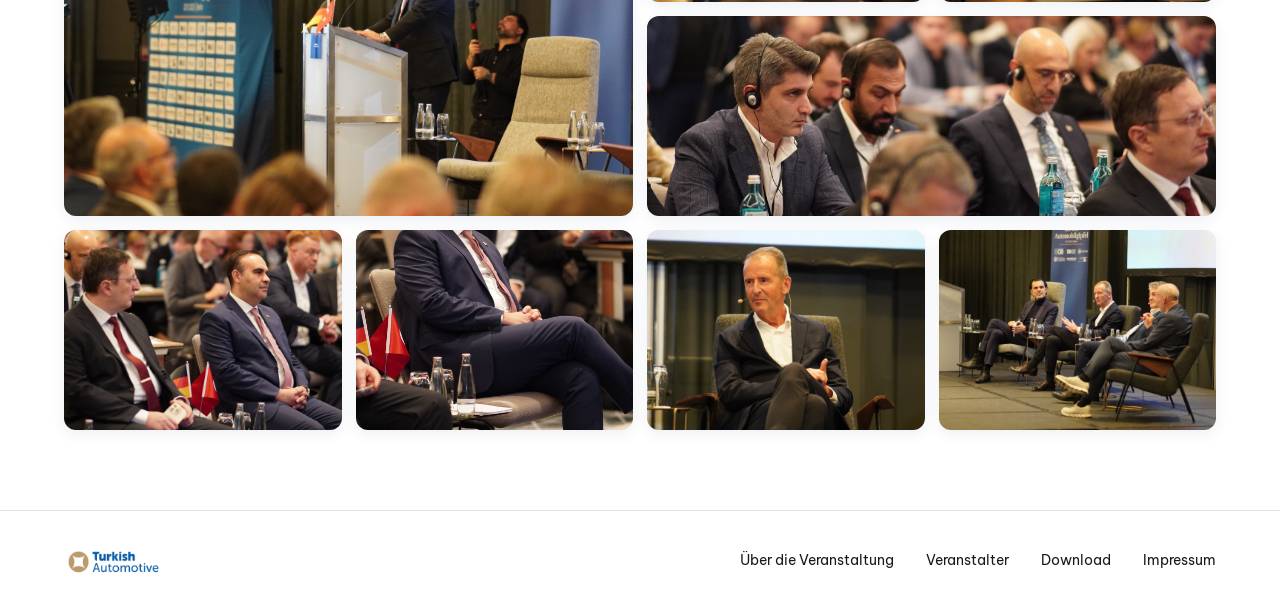
==== commit bfeed984: "Replace registration with photo gallery and refresh hero - Remove closed-registration section, add 8" ====
--- a/index.html
+++ b/index.html
@@ -7,7 +7,7 @@
     <link rel="preconnect" href="https://fonts.googleapis.com">
     <link rel="preconnect" href="https://fonts.gstatic.com" crossorigin>
     <link href="https://fonts.googleapis.com/css2?family=Abhaya+Libre:wght@400;600;700;800&family=Be+Vietnam:wght@400;500;600;700&display=swap" rel="stylesheet">
-    <link rel="stylesheet" href="style.css?v=29">
+    <link rel="stylesheet" href="style.css?v=34">
 </head>
 <body>
     <header class="header">
@@ -207,7 +207,7 @@
                 <p class="location-detail">12:00-18:00 Uhr</p>
                 <p class="location-detail">Inge-Beisheim-Platz 1, 10785 Berlin</p>
                 <div class="location-buttons">
-                    <a href="#anmeldung" class="btn-primary">Anmelden</a>
+                    <a href="#gallery" class="btn-primary">Zur Galerie</a>
                     <a href="https://www.google.com/maps/dir/?api=1&destination=Berlin+Marriott+Hotel%2C+Inge-Beisheim-Platz+1%2C+10785+Berlin" target="_blank" rel="noopener" class="btn-outline">Zum Hotel</a>
                 </div>
             </div>
@@ -218,10 +218,46 @@
         </div>
     </section>
 
-    <section class="registration" id="anmeldung">
-        <span class="registration-badge">Anmeldung</span>
-        <h2 class="registration-title">Die Anmeldung für die Veranstaltung ist geschlossen!</h2>
-    </section>
+    <section class="gallery" id="gallery">
+        <img src="images/backgrounds/blured_background.png" alt="" class="gallery-bg">
+        <span class="gallery-badge">Impressionen</span>
+        <h2 class="gallery-title">Eindrücke vom Automobilgipfel</h2>
+        <p class="gallery-subtitle">Ausgewählte Momente vom Deutsch-Türkischen Automobilgipfel 2025.</p>
+        <div class="gallery-grid">
+            <figure class="gallery-item" style="--i:0">
+                <img src="images/gallery/DSC05888.JPG" alt="Eindruck vom Automobilgipfel" loading="lazy">
+            </figure>
+            <figure class="gallery-item" style="--i:1">
+                <img src="images/gallery/DSC05905.JPG" alt="Eindruck vom Automobilgipfel" loading="lazy">
+            </figure>
+            <figure class="gallery-item" style="--i:2">
+                <img src="images/gallery/DSC06063.JPG" alt="Eindruck vom Automobilgipfel" loading="lazy">
+            </figure>
+            <figure class="gallery-item" style="--i:3">
+                <img src="images/gallery/DSC06069.JPG" alt="Eindruck vom Automobilgipfel" loading="lazy">
+            </figure>
+            <figure class="gallery-item" style="--i:4">
+                <img src="images/gallery/DSC06071.JPG" alt="Eindruck vom Automobilgipfel" loading="lazy">
+            </figure>
+            <figure class="gallery-item" style="--i:5">
+                <img src="images/gallery/DSC06074.JPG" alt="Eindruck vom Automobilgipfel" loading="lazy">
+            </figure>
+            <figure class="gallery-item" style="--i:6">
+                <img src="images/gallery/DSC06220.JPG" alt="Eindruck vom Automobilgipfel" loading="lazy">
+            </figure>
+            <figure class="gallery-item" style="--i:7">
+                <img src="images/gallery/DSC06232.JPG" alt="Eindruck vom Automobilgipfel" loading="lazy">
+            </figure>
+        </div>
+    </section>
+
+    <div class="lightbox" id="lightbox" aria-hidden="true" role="dialog">
+        <button class="lightbox-close" aria-label="Schließen">&times;</button>
+        <button class="lightbox-nav lightbox-prev" aria-label="Vorheriges Bild">&lsaquo;</button>
+        <img class="lightbox-img" src="" alt="">
+        <button class="lightbox-nav lightbox-next" aria-label="Nächstes Bild">&rsaquo;</button>
+        <div class="lightbox-counter"></div>
+    </div>
 
     <footer class="footer">
         <div class="footer-logo">
@@ -310,6 +346,67 @@
             });
         }, { threshold: 0.1, rootMargin: '0px 0px -40px 0px' });
         document.querySelectorAll('.reveal').forEach(el => revealObs.observe(el));
+
+        (function initLightbox() {
+            const lightbox = document.getElementById('lightbox');
+            if (!lightbox) return;
+            const imgEl = lightbox.querySelector('.lightbox-img');
+            const counter = lightbox.querySelector('.lightbox-counter');
+            const btnClose = lightbox.querySelector('.lightbox-close');
+            const btnPrev = lightbox.querySelector('.lightbox-prev');
+            const btnNext = lightbox.querySelector('.lightbox-next');
+            let images = [];
+            let index = 0;
+
+            function refreshImages() {
+                images = Array.from(document.querySelectorAll('.gallery-item img'));
+            }
+
+            function show(i) {
+                if (!images.length) return;
+                index = (i + images.length) % images.length;
+                const src = images[index].currentSrc || images[index].src;
+                imgEl.src = src;
+                imgEl.alt = images[index].alt || '';
+                counter.textContent = (index + 1) + ' / ' + images.length;
+            }
+
+            function open(i) {
+                refreshImages();
+                if (!images.length) return;
+                show(i);
+                lightbox.classList.add('open');
+                lightbox.setAttribute('aria-hidden', 'false');
+                document.body.style.overflow = 'hidden';
+            }
+
+            function close() {
+                lightbox.classList.remove('open');
+                lightbox.setAttribute('aria-hidden', 'true');
+                document.body.style.overflow = '';
+            }
+
+            document.addEventListener('click', (e) => {
+                const item = e.target.closest('.gallery-item');
+                if (!item) return;
+                const img = item.querySelector('img');
+                if (!img) return;
+                refreshImages();
+                const i = images.indexOf(img);
+                if (i >= 0) open(i);
+            });
+
+            btnClose.addEventListener('click', close);
+            btnPrev.addEventListener('click', (e) => { e.stopPropagation(); show(index - 1); });
+            btnNext.addEventListener('click', (e) => { e.stopPropagation(); show(index + 1); });
+            lightbox.addEventListener('click', (e) => { if (e.target === lightbox) close(); });
+            document.addEventListener('keydown', (e) => {
+                if (!lightbox.classList.contains('open')) return;
+                if (e.key === 'Escape') close();
+                if (e.key === 'ArrowLeft') show(index - 1);
+                if (e.key === 'ArrowRight') show(index + 1);
+            });
+        })();
     </script>
 </body>
 </html>
--- a/style.css
+++ b/style.css
@@ -175,44 +175,56 @@
     display: flex;
     flex-direction: column;
     align-items: center;
-    gap: 0.3rem;
+    gap: 0.35rem;
+    position: relative;
+    z-index: 1;
 }
 
 .hero-line {
     font-family: "Be Vietnam", sans-serif;
-    font-size: 1.7rem;
-    font-weight: 450;
-    color: #fff;
+    font-size: 2rem;
+    font-weight: 500;
+    color: #fff;
+    letter-spacing: 0.5px;
 }
 .hero-line2 {
     font-family: "Be Vietnam", sans-serif;
-    font-size: 1.7rem;
-    font-weight: 400;
-    color: #fff;
+    font-size: 2.1rem;
+    font-weight: 500;
+    color: #fff;
+    letter-spacing: 4px;
+    margin-top: 0.4rem;
 }
 .hero-title {
     font-family: "Abhaya Libre", serif;
-    font-size: 5.5rem;
-    font-weight: 500;
-    color: #fff;
+    font-size: 8.5rem;
+    font-weight: 700;
+    color: #fff;
+    line-height: 1;
+    letter-spacing: -2px;
+    margin: 0.2rem 0;
 }
 
 .cta-button {
     display: inline-block;
-    margin-top: 3.5rem;
-    padding: 0.7rem 1.5rem;
+    margin-top: 3rem;
+    padding: 0.95rem 2.4rem;
     background: #003566;
     color: #fff;
     text-decoration: none;
     border-radius: 7px;
     font-family: "Be Vietnam", sans-serif;
-    font-size: 0.85rem;
-    font-weight: 400;
-    transition: opacity 0.3s;
+    font-size: 0.95rem;
+    font-weight: 500;
+    letter-spacing: 0.5px;
+    box-shadow: 0 10px 30px rgba(0, 53, 102, 0.45);
+    transition: transform 0.25s ease, box-shadow 0.25s ease, background 0.25s ease;
 }
 
 .cta-button:hover {
-    opacity: 0.85;
+    background: #00498c;
+    transform: translateY(-2px);
+    box-shadow: 0 14px 34px rgba(0, 53, 102, 0.55);
 }
 
 .cooperation {
@@ -220,7 +232,8 @@
     font-family: "Be Vietnam", sans-serif;
     font-size: 0.95rem;
     color: #fff;
-    opacity: 0.6;
+    opacity: 0.75;
+    letter-spacing: 0.5px;
 }
 
 .cooperation-logos {
@@ -668,14 +681,26 @@
     line-height: 1.5;
 }
 
-/* Registration Section */
-.registration {
-    background: #f5f5f5;
-    padding: 6rem 5%;
+/* Gallery Section */
+.gallery {
+    position: relative;
+    padding: 6rem 5% 5rem;
     text-align: center;
-}
-
-.registration-badge {
+    background: #fff;
+    color: #1a1a1a;
+    overflow: hidden;
+}
+
+.gallery-bg {
+    display: none;
+}
+
+.gallery > *:not(.gallery-bg) {
+    position: relative;
+    z-index: 1;
+}
+
+.gallery-badge {
     display: inline-block;
     padding: 0.4rem 1.2rem;
     background: #003566;
@@ -688,14 +713,230 @@
     margin-bottom: 1.5rem;
 }
 
-.registration-title {
-    font-family: "Be Vietnam", sans-serif;
-    font-size: 3rem;
-    font-weight: 400;
+.gallery-title {
+    font-family: "Be Vietnam", sans-serif;
+    font-size: 2.6rem;
+    font-weight: 500;
+    letter-spacing: -0.5px;
     color: #1a1a1a;
-    max-width: 700px;
+    margin-bottom: 0.9rem;
+}
+
+.gallery-subtitle {
+    font-family: "Be Vietnam", sans-serif;
+    font-size: 1.05rem;
+    font-weight: 400;
+    color: rgba(26, 26, 26, 0.65);
+    max-width: 620px;
+    margin: 0 auto 3rem;
+    line-height: 1.55;
+}
+
+.gallery-grid {
+    display: grid;
+    grid-template-columns: repeat(4, 1fr);
+    grid-auto-rows: 200px;
+    gap: 14px;
+    max-width: 1200px;
     margin: 0 auto;
-    line-height: 1.3;
+}
+
+.gallery-item {
+    position: relative;
+    overflow: hidden;
+    border-radius: 12px;
+    background: #f1f3f6;
+    cursor: pointer;
+    transition: transform 0.4s ease, box-shadow 0.4s ease;
+    box-shadow: 0 4px 14px rgba(0, 53, 102, 0.08);
+}
+
+.gallery-item:nth-child(1) {
+    grid-column: span 2;
+    grid-row: span 2;
+}
+
+.gallery-item:nth-child(4) {
+    grid-column: span 2;
+}
+
+.gallery-item:hover {
+    transform: translateY(-4px);
+    box-shadow: 0 14px 32px rgba(0, 53, 102, 0.18);
+}
+
+.gallery-item img {
+    width: 100%;
+    height: 100%;
+    object-fit: cover;
+    transition: transform 0.7s ease, filter 0.4s ease;
+    display: block;
+}
+
+.gallery-item:hover img {
+    transform: scale(1.06);
+    filter: brightness(1.05);
+}
+
+.gallery-placeholder {
+    position: relative;
+    width: 100%;
+    height: 100%;
+    display: flex;
+    flex-direction: column;
+    align-items: center;
+    justify-content: center;
+    gap: 0.7rem;
+    color: rgba(0, 53, 102, 0.45);
+    background:
+        linear-gradient(135deg, #ffffff 0%, #eef2f7 100%);
+    transition: color 0.4s ease, background 0.4s ease;
+}
+
+.gallery-item:nth-child(2n) .gallery-placeholder {
+    background:
+        linear-gradient(135deg, #f4f6fa 0%, #e6ebf2 100%);
+}
+
+.gallery-item:nth-child(3n) .gallery-placeholder {
+    background:
+        linear-gradient(135deg, #f8f9fc 0%, #eaf0f7 100%);
+}
+
+.gallery-placeholder::before {
+    content: "";
+    position: absolute;
+    inset: 0;
+    background:
+        radial-gradient(circle at 30% 20%, rgba(0, 53, 102, 0.06), transparent 55%),
+        radial-gradient(circle at 80% 80%, rgba(0, 53, 102, 0.04), transparent 55%);
+    pointer-events: none;
+}
+
+.gallery-item:hover .gallery-placeholder {
+    color: rgba(0, 53, 102, 0.75);
+}
+
+.gallery-icon {
+    width: 38px;
+    height: 38px;
+    position: relative;
+    z-index: 1;
+    transition: transform 0.4s ease;
+}
+
+.gallery-item:hover .gallery-icon {
+    transform: scale(1.1);
+}
+
+.gallery-placeholder-label {
+    font-family: "Be Vietnam", sans-serif;
+    font-size: 0.78rem;
+    font-weight: 500;
+    letter-spacing: 0.08em;
+    text-transform: uppercase;
+    position: relative;
+    z-index: 1;
+}
+
+.gallery-note {
+    font-family: "Be Vietnam", sans-serif;
+    font-size: 0.85rem;
+    color: rgba(26, 26, 26, 0.5);
+    margin-top: 2.5rem;
+    font-style: italic;
+}
+
+/* Lightbox */
+.lightbox {
+    position: fixed;
+    inset: 0;
+    background: rgba(8, 18, 32, 0.92);
+    backdrop-filter: blur(8px);
+    -webkit-backdrop-filter: blur(8px);
+    display: flex;
+    align-items: center;
+    justify-content: center;
+    z-index: 1000;
+    opacity: 0;
+    visibility: hidden;
+    transition: opacity 0.3s ease, visibility 0.3s ease;
+    padding: 4rem 2rem;
+}
+
+.lightbox.open {
+    opacity: 1;
+    visibility: visible;
+}
+
+.lightbox-img {
+    max-width: 100%;
+    max-height: 100%;
+    object-fit: contain;
+    border-radius: 8px;
+    box-shadow: 0 20px 60px rgba(0, 0, 0, 0.6);
+    transform: scale(0.96);
+    transition: transform 0.3s ease;
+}
+
+.lightbox.open .lightbox-img {
+    transform: scale(1);
+}
+
+.lightbox-close,
+.lightbox-nav {
+    position: absolute;
+    background: rgba(255, 255, 255, 0.08);
+    border: 1px solid rgba(255, 255, 255, 0.18);
+    color: #fff;
+    cursor: pointer;
+    border-radius: 50%;
+    display: flex;
+    align-items: center;
+    justify-content: center;
+    transition: background 0.2s ease, transform 0.2s ease;
+    font-family: "Be Vietnam", sans-serif;
+}
+
+.lightbox-close {
+    top: 1.5rem;
+    right: 1.5rem;
+    width: 44px;
+    height: 44px;
+    font-size: 1.6rem;
+    line-height: 1;
+}
+
+.lightbox-nav {
+    top: 50%;
+    transform: translateY(-50%);
+    width: 54px;
+    height: 54px;
+    font-size: 2rem;
+    line-height: 1;
+}
+
+.lightbox-prev { left: 1.5rem; }
+.lightbox-next { right: 1.5rem; }
+
+.lightbox-close:hover,
+.lightbox-nav:hover {
+    background: rgba(255, 255, 255, 0.18);
+}
+
+.lightbox-nav:hover {
+    transform: translateY(-50%) scale(1.06);
+}
+
+.lightbox-counter {
+    position: absolute;
+    bottom: 1.5rem;
+    left: 50%;
+    transform: translateX(-50%);
+    color: rgba(255, 255, 255, 0.75);
+    font-family: "Be Vietnam", sans-serif;
+    font-size: 0.85rem;
+    letter-spacing: 0.06em;
 }
 
 /* Footer */
@@ -1021,7 +1262,13 @@
 /* Tablet */
 @media (max-width: 1024px) {
     .hero-title {
-        font-size: 3.5rem;
+        font-size: 5.5rem;
+        letter-spacing: -1.5px;
+    }
+
+    .hero-line,
+    .hero-line2 {
+        font-size: 1.5rem;
     }
 
     .guests-title,
@@ -1067,8 +1314,14 @@
         max-width: 250px;
     }
 
-    .registration-title {
-        font-size: 2.2rem;
+    .gallery-title {
+        font-size: 2rem;
+    }
+
+    .gallery-grid {
+        grid-template-columns: repeat(4, 1fr);
+        grid-auto-rows: 160px;
+        max-width: 760px;
     }
 
     .downloads-grid {
@@ -1137,11 +1390,17 @@
 
     /* Hero */
     .hero-title {
-        font-size: 3rem;
-    }
-
-    .hero-line {
-        font-size: 1.1rem;
+        font-size: 4rem;
+        letter-spacing: -1px;
+    }
+
+    .hero-line,
+    .hero-line2 {
+        font-size: 1.2rem;
+    }
+
+    .hero-line2 {
+        letter-spacing: 3px;
     }
 
     .coop-logo {
@@ -1284,14 +1543,64 @@
         background: rgba(0, 0, 0, 0.3);
     }
 
-    /* Registration */
-    .registration {
-        padding: 3rem 5%;
-    }
-
-    .registration-title {
+    /* Gallery */
+    .gallery {
+        padding: 3.5rem 5% 3rem;
+    }
+
+    .gallery-title {
         font-size: 1.6rem;
     }
+
+    .gallery-subtitle {
+        font-size: 0.95rem;
+        margin-bottom: 2rem;
+    }
+
+    .gallery-grid {
+        grid-template-columns: repeat(2, 1fr);
+        grid-auto-rows: 150px;
+        gap: 10px;
+    }
+
+    .gallery-item:nth-child(1) {
+        grid-column: span 2;
+        grid-row: span 2;
+    }
+
+    .gallery-item:nth-child(4) {
+        grid-column: span 2;
+    }
+
+    .gallery-icon {
+        width: 30px;
+        height: 30px;
+    }
+
+    .gallery-placeholder-label {
+        font-size: 0.7rem;
+    }
+
+    .lightbox {
+        padding: 3rem 1rem;
+    }
+
+    .lightbox-close {
+        top: 1rem;
+        right: 1rem;
+        width: 38px;
+        height: 38px;
+        font-size: 1.4rem;
+    }
+
+    .lightbox-nav {
+        width: 42px;
+        height: 42px;
+        font-size: 1.6rem;
+    }
+
+    .lightbox-prev { left: 0.5rem; }
+    .lightbox-next { right: 0.5rem; }
 
     /* Footer */
     .footer {
@@ -1395,11 +1704,17 @@
 /* Small Mobile */
 @media (max-width: 480px) {
     .hero-title {
-        font-size: 2rem;
-    }
-
-    .hero-line {
-        font-size: 0.85rem;
+        font-size: 2.8rem;
+        letter-spacing: -0.5px;
+    }
+
+    .hero-line,
+    .hero-line2 {
+        font-size: 1rem;
+    }
+
+    .hero-line2 {
+        letter-spacing: 2px;
     }
 
     .coop-logo {
@@ -1431,8 +1746,12 @@
         font-size: 1.5rem;
     }
 
-    .registration-title {
-        font-size: 1.3rem;
+    .gallery-title {
+        font-size: 1.4rem;
+    }
+
+    .gallery-grid {
+        grid-auto-rows: 130px;
     }
 
     .download-preview {
